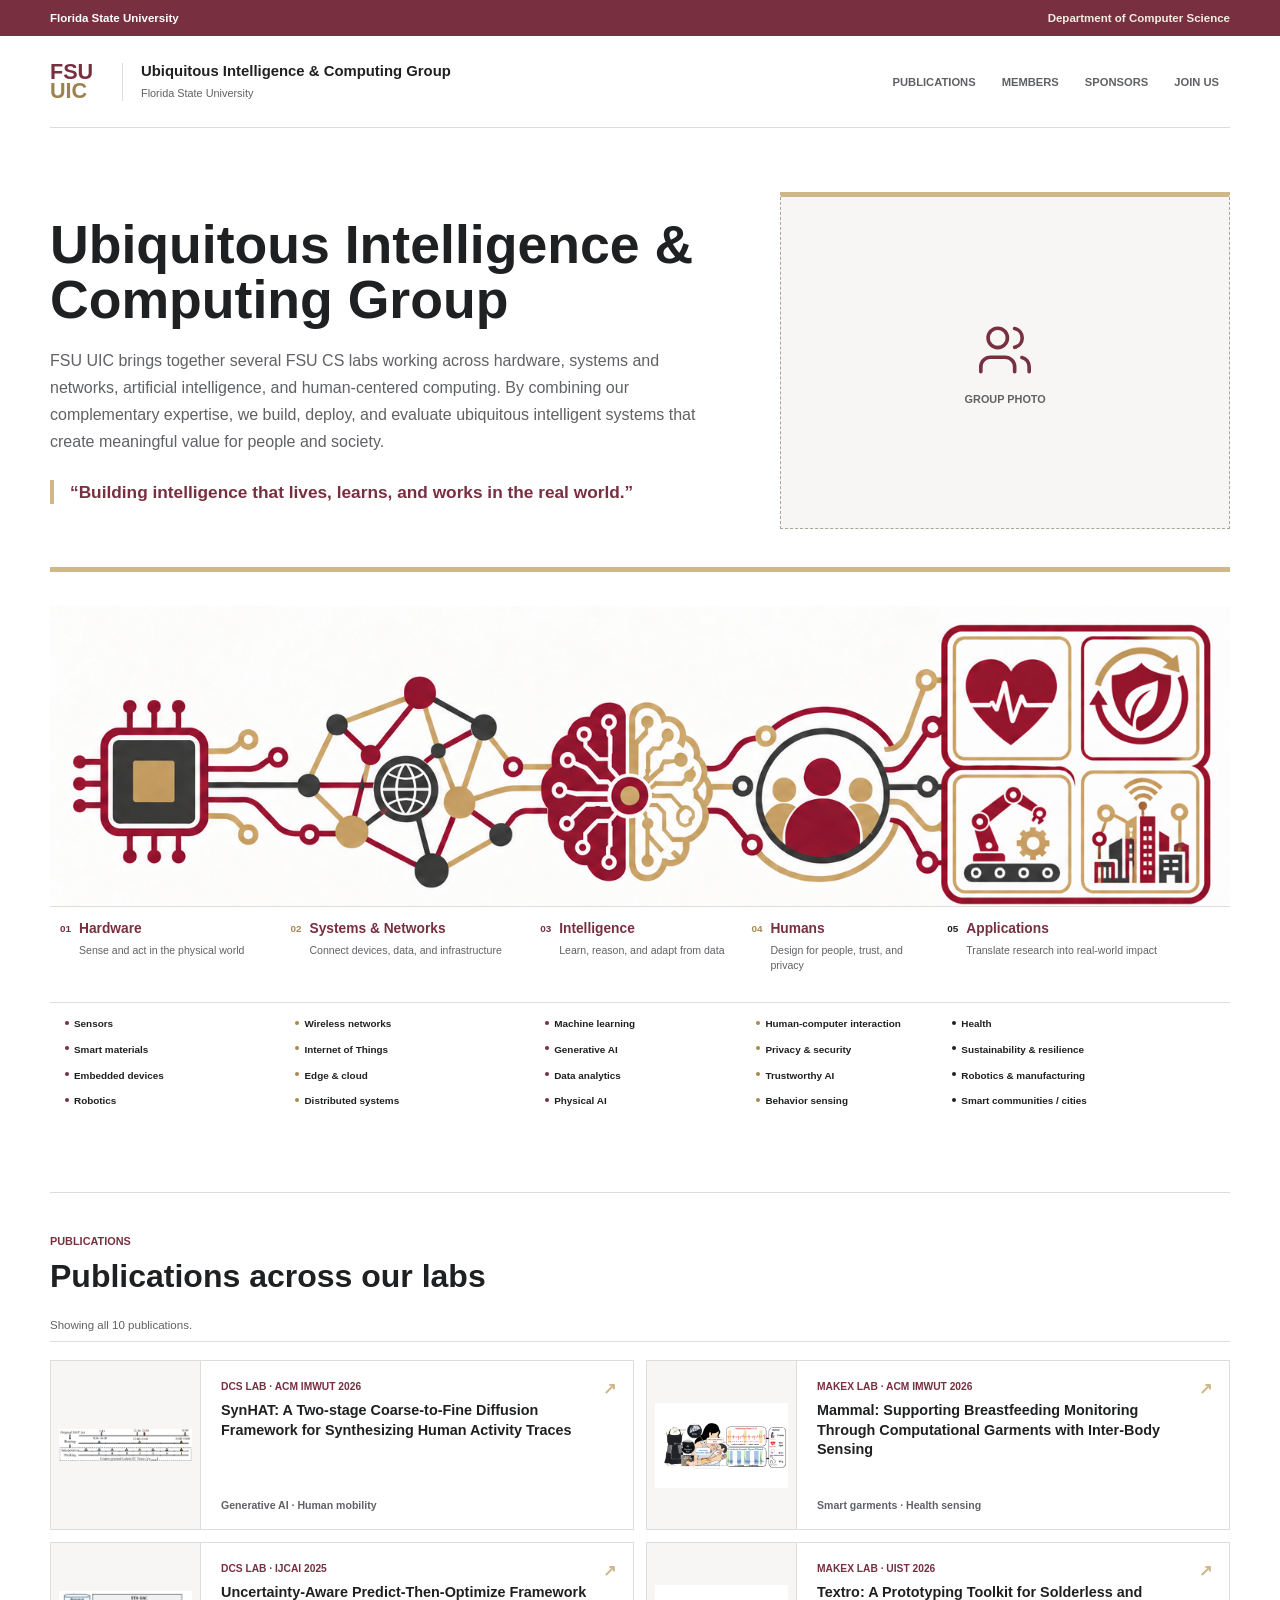
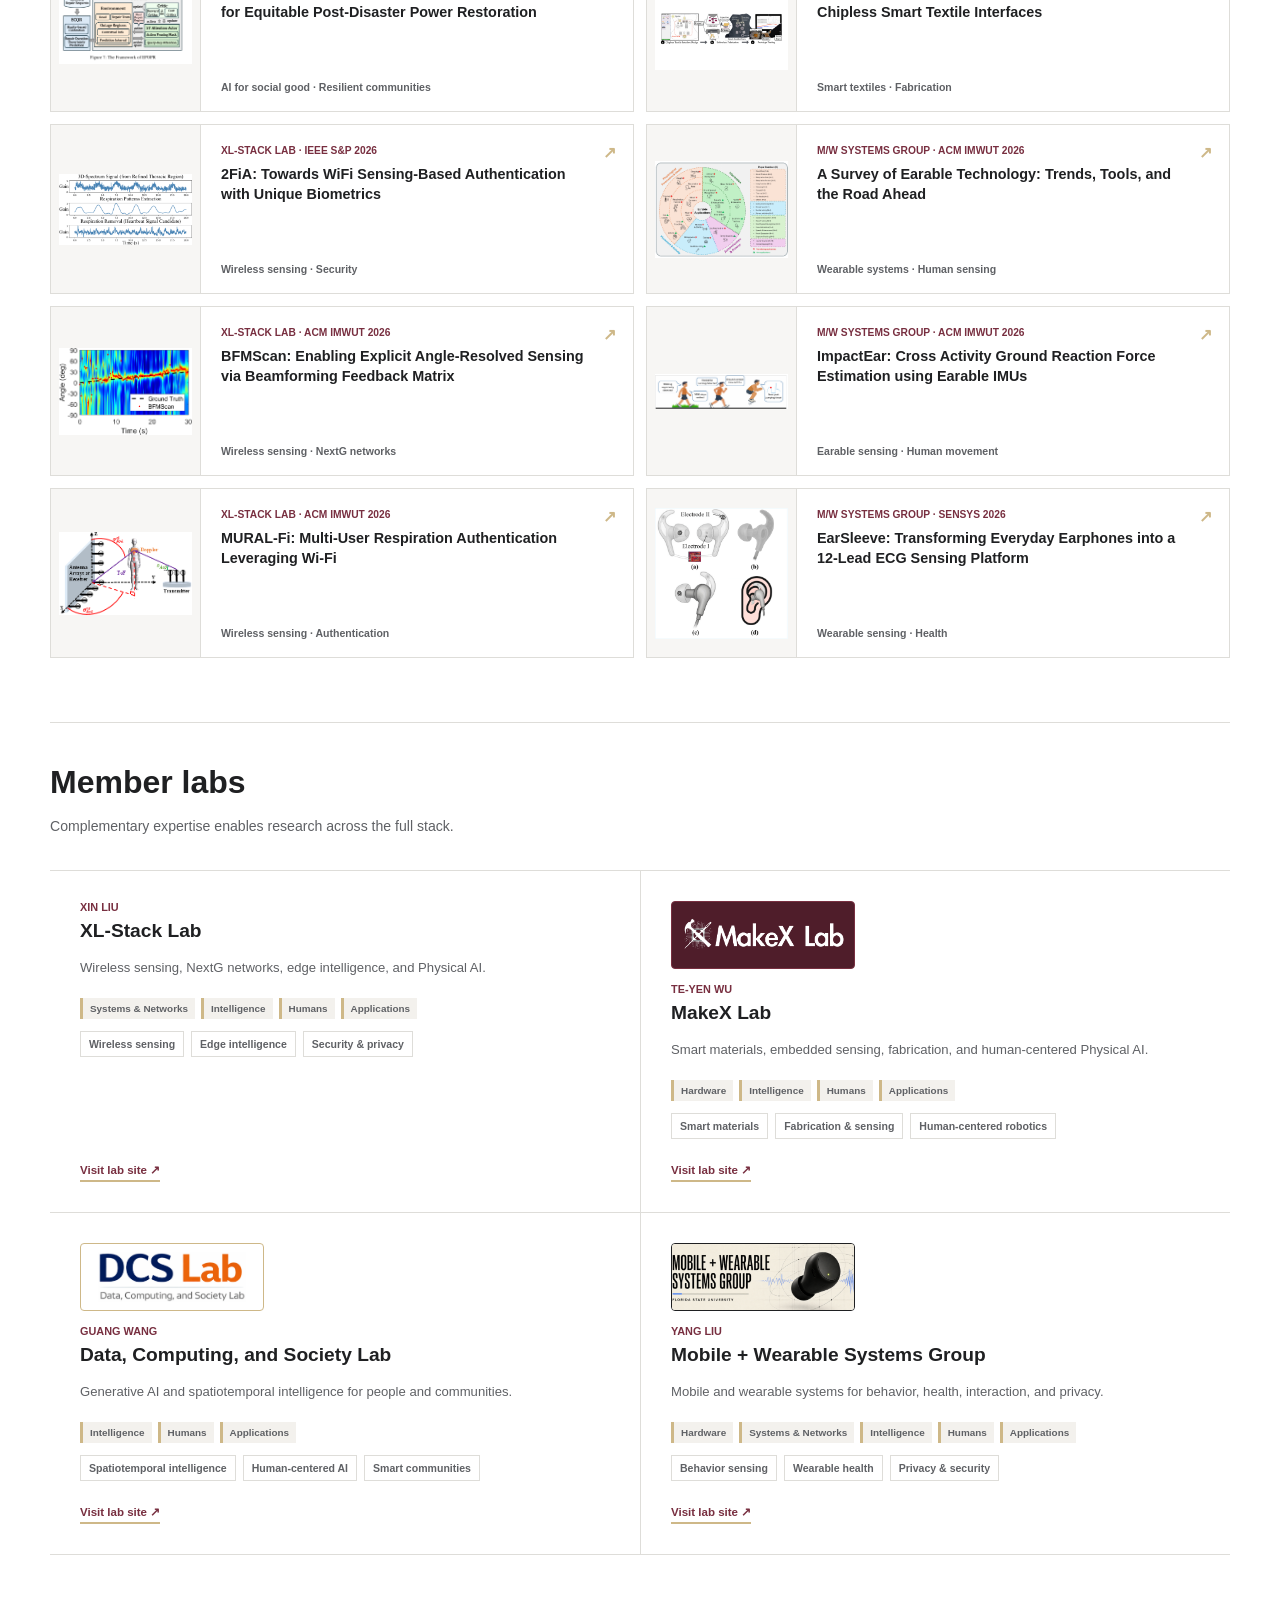
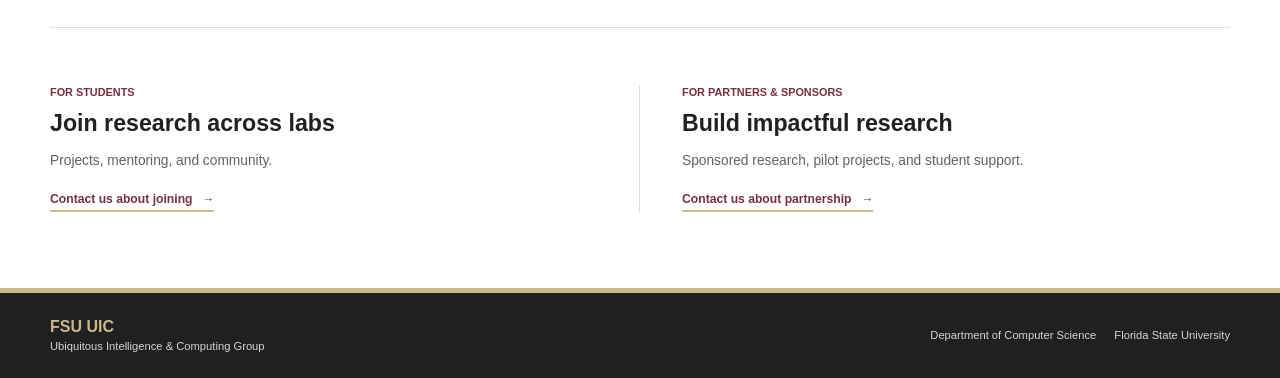
==== index.html @ 6a1676cd "Group publications by lab and link BFMScan to ACM DL Reorder the publication grid so each column gro" ====
<!doctype html>
<html lang="en">
  <head>
    <meta charset="utf-8" />
    <meta name="viewport" content="width=device-width, initial-scale=1" />
    <meta
      name="description"
      content="The FSU Ubiquitous Intelligence &amp; Computing Group brings together multiple Florida State University labs across hardware, systems and networks, artificial intelligence, and human-centered computing."
    />
    <title>FSU Ubiquitous Intelligence &amp; Computing Group</title>
    <link rel="icon" href="assets/favicon.svg" type="image/svg+xml" />
    <link rel="stylesheet" href="styles.css" />
    <script src="script.js" defer></script>
  </head>
  <body>
    <a class="skip-link" href="#main">Skip to main content</a>

    <div class="university-bar">
      <a href="https://www.fsu.edu/">Florida State University</a>
      <a class="department-link" href="https://www.cs.fsu.edu/">Department of Computer Science</a>
    </div>

    <header class="site-header">
      <div class="site-brand">
        <a class="letter-mark" href="#top" aria-label="FSU UIC home">
          <span>FSU</span>
          <span>UIC</span>
        </a>
        <div class="site-identity">
          <p>Ubiquitous Intelligence &amp; Computing Group</p>
          <span>Florida State University</span>
        </div>
      </div>
      <nav class="site-nav" aria-label="Site navigation">
        <a href="#publications">Publications</a>
        <a href="#labs">Members</a>
        <a href="#sponsors">Sponsors</a>
        <a href="#join">Join Us</a>
      </nav>
    </header>

    <main id="main">
      <section class="intro" id="top">
        <div class="intro-copy">
          <h1>Ubiquitous Intelligence &amp; Computing Group</h1>
          <p class="mission">
            FSU UIC brings together several FSU CS labs working across hardware, systems and networks,
            artificial intelligence, and human-centered computing. By combining our complementary
            expertise, we build, deploy, and evaluate ubiquitous intelligent systems that create
            meaningful value for people and society.
          </p>
          <blockquote class="mission-quote">
            &ldquo;Building intelligence that lives, learns, and works in the real world.&rdquo;
          </blockquote>
        </div>
        <figure class="group-image-placeholder" role="img" aria-label="Placeholder for an FSU UIC group photo">
          <svg aria-hidden="true" viewBox="0 0 24 24">
            <path d="M16 21v-2a4 4 0 0 0-4-4H6a4 4 0 0 0-4 4v2" />
            <circle cx="9" cy="7" r="4" />
            <path d="M22 21v-2a4 4 0 0 0-3-3.9" />
            <path d="M16 3.1a4 4 0 0 1 0 7.8" />
          </svg>
          <figcaption>Group photo</figcaption>
        </figure>
      </section>

      <section class="research-architecture" aria-label="Research architecture">
        <div class="architecture-track">
          <div class="architecture-stages" aria-label="Research architecture layers">
            <article class="architecture-stage" data-layer-stage="hardware">
              <button type="button" class="stage-select" data-layer-control="hardware" aria-pressed="false">
                <span class="stage-visual">
                  <img src="assets/layer-hardware.png" alt="" width="300" height="390" />
                </span>
                <span class="stage-caption">
                  <span class="stage-index">01</span>
                  <strong>Hardware</strong>
                  <span class="stage-summary">Sense and act in the physical world</span>
                </span>
              </button>
              <span class="stage-points">
                <button type="button" data-topic-control="sensors" data-topic-layer="hardware" aria-pressed="false">Sensors</button>
                <button type="button" data-topic-control="smart-materials" data-topic-layer="hardware" aria-pressed="false">Smart materials</button>
                <button type="button" data-topic-control="embedded-devices" data-topic-layer="hardware" aria-pressed="false">Embedded devices</button>
                <button type="button" data-topic-control="robotics" data-topic-layer="hardware" aria-pressed="false">Robotics</button>
              </span>
            </article>

            <article class="architecture-stage" data-layer-stage="systems">
              <button type="button" class="stage-select" data-layer-control="systems" aria-pressed="false">
                <span class="stage-visual">
                  <img src="assets/layer-systems.png" alt="" width="325" height="390" />
                </span>
                <span class="stage-caption">
                  <span class="stage-index">02</span>
                  <strong>Systems &amp; Networks</strong>
                  <span class="stage-summary">Connect devices, data, and infrastructure</span>
                </span>
              </button>
              <span class="stage-points">
                <button type="button" data-topic-control="wireless-networks" data-topic-layer="systems" aria-pressed="false">Wireless networks</button>
                <button type="button" data-topic-control="internet-of-things" data-topic-layer="systems" aria-pressed="false">Internet of Things</button>
                <button type="button" data-topic-control="edge-cloud" data-topic-layer="systems" aria-pressed="false">Edge &amp; cloud</button>
                <button type="button" data-topic-control="distributed-systems" data-topic-layer="systems" aria-pressed="false">Distributed systems</button>
              </span>
            </article>

            <article class="architecture-stage" data-layer-stage="intelligence">
              <button type="button" class="stage-select" data-layer-control="intelligence" aria-pressed="false">
                <span class="stage-visual">
                  <img src="assets/layer-intelligence.png" alt="" width="275" height="390" />
                </span>
                <span class="stage-caption">
                  <span class="stage-index">03</span>
                  <strong>Intelligence</strong>
                  <span class="stage-summary">Learn, reason, and adapt from data</span>
                </span>
              </button>
              <span class="stage-points">
                <button type="button" data-topic-control="machine-learning" data-topic-layer="intelligence" aria-pressed="false">Machine learning</button>
                <button type="button" data-topic-control="generative-ai" data-topic-layer="intelligence" aria-pressed="false">Generative AI</button>
                <button type="button" data-topic-control="data-analytics" data-topic-layer="intelligence" aria-pressed="false">Data analytics</button>
                <button type="button" data-topic-control="physical-ai" data-topic-layer="intelligence" aria-pressed="false">Physical AI</button>
              </span>
            </article>

            <article class="architecture-stage" data-layer-stage="humans">
              <button type="button" class="stage-select" data-layer-control="humans" aria-pressed="false">
                <span class="stage-visual">
                  <img src="assets/layer-humans.png" alt="" width="255" height="390" />
                </span>
                <span class="stage-caption">
                  <span class="stage-index">04</span>
                  <strong>Humans</strong>
                  <span class="stage-summary">Design for people, trust, and privacy</span>
                </span>
              </button>
              <span class="stage-points">
                <button type="button" data-topic-control="hci" data-topic-layer="humans" aria-pressed="false">Human-computer interaction</button>
                <button type="button" data-topic-control="privacy-security" data-topic-layer="humans" aria-pressed="false">Privacy &amp; security</button>
                <button type="button" data-topic-control="trustworthy-ai" data-topic-layer="humans" aria-pressed="false">Trustworthy AI</button>
                <button type="button" data-topic-control="behavior-sensing" data-topic-layer="humans" aria-pressed="false">Behavior sensing</button>
              </span>
            </article>

            <article class="architecture-stage" data-layer-stage="applications">
              <button type="button" class="stage-select" data-layer-control="applications" aria-pressed="false">
                <span class="stage-visual">
                  <img src="assets/layer-applications.png" alt="" width="381" height="390" />
                </span>
                <span class="stage-caption">
                  <span class="stage-index">05</span>
                  <strong>Applications</strong>
                  <span class="stage-summary">Translate research into real-world impact</span>
                </span>
              </button>
              <span class="stage-points">
                <button type="button" data-topic-control="health" data-topic-layer="applications" aria-pressed="false">Health</button>
                <button type="button" data-topic-control="sustainability-resilience" data-topic-layer="applications" aria-pressed="false">Sustainability &amp; resilience</button>
                <button type="button" data-topic-control="robotics-manufacturing" data-topic-layer="applications" aria-pressed="false">Robotics &amp; manufacturing</button>
                <button type="button" data-topic-control="smart-communities" data-topic-layer="applications" aria-pressed="false">Smart communities / cities</button>
              </span>
            </article>
          </div>
        </div>

      </section>

      <section class="selected-publications" id="publications" aria-labelledby="publications-title">
        <div class="publications-heading">
          <div>
            <p class="eyebrow">Publications</p>
            <h2 id="publications-title">Publications across our labs</h2>
          </div>
        </div>

        <div class="publication-filter">
          <p id="publication-filter-status" aria-live="polite">Showing all 10 publications.</p>
          <button class="publication-reset" type="button" data-filter-reset hidden>
            Show all publications
          </button>
        </div>

        <div class="publication-grid">
          <article class="publication-item" data-layers="intelligence humans applications" data-topics="machine-learning generative-ai data-analytics privacy-security behavior-sensing smart-communities">
            <a href="https://doi.org/10.1145/3810213">
              <span class="publication-visual" aria-hidden="true">
                <img src="assets/publications/synhat.png" alt="" width="1155" height="278" />
              </span>
              <span class="publication-copy">
                <span>DCS Lab &middot; ACM IMWUT 2026</span>
                <strong>SynHAT: A Two-stage Coarse-to-Fine Diffusion Framework for Synthesizing Human Activity Traces</strong>
                <small>Generative AI &middot; Human mobility</small>
              </span>
              <span class="publication-arrow" aria-hidden="true">&#8599;</span>
            </a>
          </article>

          <article class="publication-item" data-layers="hardware intelligence humans applications" data-topics="sensors smart-materials embedded-devices machine-learning hci behavior-sensing health">
            <a href="https://doi.org/10.1145/3831965">
              <span class="publication-visual" aria-hidden="true">
                <img src="assets/publications/mammal.png" alt="" width="900" height="580" />
              </span>
              <span class="publication-copy">
                <span>MakeX Lab &middot; ACM IMWUT 2026</span>
                <strong>Mammal: Supporting Breastfeeding Monitoring Through Computational Garments with Inter-Body Sensing</strong>
                <small>Smart garments &middot; Health sensing</small>
              </span>
              <span class="publication-arrow" aria-hidden="true">&#8599;</span>
            </a>
          </article>

          <article class="publication-item" data-layers="intelligence humans applications" data-topics="machine-learning generative-ai data-analytics trustworthy-ai sustainability-resilience smart-communities">
            <a href="https://www.ijcai.org/proceedings/2025/1080.pdf">
              <span class="publication-visual" aria-hidden="true">
                <img src="assets/publications/epopr.png" alt="" width="560" height="310" />
              </span>
              <span class="publication-copy">
                <span>DCS Lab &middot; IJCAI 2025</span>
                <strong>Uncertainty-Aware Predict-Then-Optimize Framework for Equitable Post-Disaster Power Restoration</strong>
                <small>AI for social good &middot; Resilient communities</small>
              </span>
              <span class="publication-arrow" aria-hidden="true">&#8599;</span>
            </a>
          </article>

          <article class="publication-item" data-layers="hardware intelligence humans applications" data-topics="sensors smart-materials embedded-devices physical-ai hci sustainability-resilience robotics-manufacturing">
            <a href="https://www.cs.fsu.edu/~twu/makex/projects/textro.html">
              <span class="publication-visual" aria-hidden="true">
                <img src="assets/publications/textro.png" alt="" width="900" height="580" />
              </span>
              <span class="publication-copy">
                <span>MakeX Lab &middot; UIST 2026</span>
                <strong>Textro: A Prototyping Toolkit for Solderless and Chipless Smart Textile Interfaces</strong>
                <small>Smart textiles &middot; Fabrication</small>
              </span>
              <span class="publication-arrow" aria-hidden="true">&#8599;</span>
            </a>
          </article>

          <article class="publication-item" data-layers="systems intelligence humans applications" data-topics="wireless-networks internet-of-things machine-learning data-analytics privacy-security behavior-sensing health robotics-manufacturing">
            <a href="https://www.ieee-security.org/TC/SP2026/accepted-papers.html">
              <span class="publication-visual" aria-hidden="true">
                <img src="assets/publications/2fia.png" alt="" width="864" height="461" />
              </span>
              <span class="publication-copy">
                <span>XL-Stack Lab &middot; IEEE S&amp;P 2026</span>
                <strong>2FiA: Towards WiFi Sensing-Based Authentication with Unique Biometrics</strong>
                <small>Wireless sensing &middot; Security</small>
              </span>
              <span class="publication-arrow" aria-hidden="true">&#8599;</span>
            </a>
          </article>

          <article class="publication-item" data-layers="hardware systems intelligence humans applications" data-topics="sensors embedded-devices internet-of-things machine-learning data-analytics hci privacy-security behavior-sensing health">
            <a href="https://doi.org/10.1145/3810217">
              <span class="publication-visual" aria-hidden="true">
                <img src="assets/publications/earable-survey.png" alt="" width="690" height="500" />
              </span>
              <span class="publication-copy">
                <span>M/W Systems Group &middot; ACM IMWUT 2026</span>
                <strong>A Survey of Earable Technology: Trends, Tools, and the Road Ahead</strong>
                <small>Wearable systems &middot; Human sensing</small>
              </span>
              <span class="publication-arrow" aria-hidden="true">&#8599;</span>
            </a>
          </article>

          <article class="publication-item" data-layers="hardware systems intelligence applications" data-topics="sensors wireless-networks internet-of-things physical-ai smart-communities">
            <a href="https://dl.acm.org/doi/10.1145/3832009">
              <span class="publication-visual" aria-hidden="true">
                <img src="assets/publications/bfmscan.png" alt="" width="1100" height="714" />
              </span>
              <span class="publication-copy">
                <span>XL-Stack Lab &middot; ACM IMWUT 2026</span>
                <strong>BFMScan: Enabling Explicit Angle-Resolved Sensing via Beamforming Feedback Matrix</strong>
                <small>Wireless sensing &middot; NextG networks</small>
              </span>
              <span class="publication-arrow" aria-hidden="true">&#8599;</span>
            </a>
          </article>

          <article class="publication-item" data-layers="hardware intelligence humans applications" data-topics="sensors embedded-devices machine-learning data-analytics hci behavior-sensing health">
            <a href="https://yangliu-cs.github.io/mobile-wearable-systems-group/publications/">
              <span class="publication-visual" aria-hidden="true">
                <img src="assets/publications/impactear.png" alt="" width="560" height="150" />
              </span>
              <span class="publication-copy">
                <span>M/W Systems Group &middot; ACM IMWUT 2026</span>
                <strong>ImpactEar: Cross Activity Ground Reaction Force Estimation using Earable IMUs</strong>
                <small>Earable sensing &middot; Human movement</small>
              </span>
              <span class="publication-arrow" aria-hidden="true">&#8599;</span>
            </a>
          </article>

          <article class="publication-item" data-layers="systems intelligence humans applications" data-topics="wireless-networks internet-of-things machine-learning data-analytics privacy-security behavior-sensing health robotics-manufacturing">
            <a href="https://xinliulab.github.io/publication/26ubicomp_muralfi.pdf">
              <span class="publication-visual" aria-hidden="true">
                <img src="assets/publications/muralfi.png" alt="" width="317" height="197" />
              </span>
              <span class="publication-copy">
                <span>XL-Stack Lab &middot; ACM IMWUT 2026</span>
                <strong>MURAL-Fi: Multi-User Respiration Authentication Leveraging Wi-Fi</strong>
                <small>Wireless sensing &middot; Authentication</small>
              </span>
              <span class="publication-arrow" aria-hidden="true">&#8599;</span>
            </a>
          </article>

          <article class="publication-item" data-layers="hardware intelligence humans applications" data-topics="sensors embedded-devices machine-learning data-analytics hci privacy-security behavior-sensing health">
            <a href="https://doi.org/10.1145/3774906.3802785">
              <span class="publication-visual" aria-hidden="true">
                <img src="assets/publications/earsleeve.png" alt="" width="843" height="829" />
              </span>
              <span class="publication-copy">
                <span>M/W Systems Group &middot; SenSys 2026</span>
                <strong>EarSleeve: Transforming Everyday Earphones into a 12-Lead ECG Sensing Platform</strong>
                <small>Wearable sensing &middot; Health</small>
              </span>
              <span class="publication-arrow" aria-hidden="true">&#8599;</span>
            </a>
          </article>
        </div>
      </section>

      <section class="member-labs" id="labs" aria-labelledby="labs-title">
        <div class="labs-heading">
          <div>
            <h2 id="labs-title">Member labs</h2>
            <p>Complementary expertise enables research across the full stack.</p>
          </div>
          <button class="lab-reset" type="button" data-filter-reset hidden>Show all research</button>
        </div>
        <p class="sr-only" id="lab-filter-status" aria-live="polite">Showing all member labs.</p>

        <div class="lab-grid">
          <article class="lab-card" id="xl-stack" data-layers="systems intelligence humans applications" data-topics="wireless-networks internet-of-things edge-cloud distributed-systems machine-learning data-analytics physical-ai privacy-security behavior-sensing health sustainability-resilience robotics-manufacturing smart-communities">
            <div class="lab-card-heading">
              <div>
                <p class="lab-lead">Xin Liu</p>
                <h3><a href="https://xinliulab.github.io/lab.html">XL-Stack Lab</a></h3>
              </div>
            </div>
            <p>
              Wireless sensing, NextG networks, edge intelligence, and Physical AI.
            </p>
            <ul class="lab-layers" aria-label="Architecture layers">
              <li data-layer-chip="systems">Systems &amp; Networks</li>
              <li data-layer-chip="intelligence">Intelligence</li>
              <li data-layer-chip="humans">Humans</li>
              <li data-layer-chip="applications">Applications</li>
            </ul>
            <ul class="lab-strengths" aria-label="Research strengths">
              <li>Wireless sensing</li>
              <li>Edge intelligence</li>
              <li>Security &amp; privacy</li>
            </ul>
            <a class="lab-link" href="https://xinliulab.github.io/lab.html">
              Visit lab site <span aria-hidden="true">&#8599;</span>
            </a>
          </article>

          <article class="lab-card" id="makex" data-layers="hardware intelligence humans applications" data-topics="sensors smart-materials embedded-devices robotics machine-learning generative-ai physical-ai hci trustworthy-ai health sustainability-resilience robotics-manufacturing smart-communities">
            <div class="lab-card-heading">
              <span class="lab-mark lab-mark-makex" aria-hidden="true">
                <img src="assets/labs/makex.png" alt="" width="1142" height="266" />
              </span>
              <div>
                <p class="lab-lead">Te-Yen Wu</p>
                <h3><a href="https://www.cs.fsu.edu/~twu/makex/index.html">MakeX Lab</a></h3>
              </div>
            </div>
            <p>
              Smart materials, embedded sensing, fabrication, and human-centered Physical AI.
            </p>
            <ul class="lab-layers" aria-label="Architecture layers">
              <li data-layer-chip="hardware">Hardware</li>
              <li data-layer-chip="intelligence">Intelligence</li>
              <li data-layer-chip="humans">Humans</li>
              <li data-layer-chip="applications">Applications</li>
            </ul>
            <ul class="lab-strengths" aria-label="Research strengths">
              <li>Smart materials</li>
              <li>Fabrication &amp; sensing</li>
              <li>Human-centered robotics</li>
            </ul>
            <a class="lab-link" href="https://www.cs.fsu.edu/~twu/makex/index.html">
              Visit lab site <span aria-hidden="true">&#8599;</span>
            </a>
          </article>

          <article class="lab-card" id="dcs" data-layers="intelligence humans applications" data-topics="machine-learning generative-ai data-analytics hci trustworthy-ai health sustainability-resilience smart-communities">
            <div class="lab-card-heading">
              <span class="lab-mark lab-mark-dcs" aria-hidden="true">
                <img src="assets/labs/dcs.png" alt="" width="2791" height="940" />
              </span>
              <div>
                <p class="lab-lead">Guang Wang</p>
                <h3><a href="https://guangwang.me/#/student">Data, Computing, and Society Lab</a></h3>
              </div>
            </div>
            <p>
              Generative AI and spatiotemporal intelligence for people and communities.
            </p>
            <ul class="lab-layers" aria-label="Architecture layers">
              <li data-layer-chip="intelligence">Intelligence</li>
              <li data-layer-chip="humans">Humans</li>
              <li data-layer-chip="applications">Applications</li>
            </ul>
            <ul class="lab-strengths" aria-label="Research strengths">
              <li>Spatiotemporal intelligence</li>
              <li>Human-centered AI</li>
              <li>Smart communities</li>
            </ul>
            <a class="lab-link" href="https://guangwang.me/#/student">
              Visit lab site <span aria-hidden="true">&#8599;</span>
            </a>
          </article>

          <article class="lab-card" id="mws" data-layers="hardware systems intelligence humans applications" data-topics="sensors embedded-devices wireless-networks internet-of-things edge-cloud distributed-systems machine-learning data-analytics physical-ai hci privacy-security behavior-sensing health smart-communities">
            <div class="lab-card-heading">
              <span class="lab-mark lab-mark-mws" aria-hidden="true">
                <img src="assets/labs/mws.png" alt="" width="1200" height="629" />
              </span>
              <div>
                <p class="lab-lead">Yang Liu</p>
                <h3>
                  <a href="https://yangliu-cs.github.io/mobile-wearable-systems-group/research/#behavior">
                    Mobile + Wearable Systems Group
                  </a>
                </h3>
              </div>
            </div>
            <p>
              Mobile and wearable systems for behavior, health, interaction, and privacy.
            </p>
            <ul class="lab-layers" aria-label="Architecture layers">
              <li data-layer-chip="hardware">Hardware</li>
              <li data-layer-chip="systems">Systems &amp; Networks</li>
              <li data-layer-chip="intelligence">Intelligence</li>
              <li data-layer-chip="humans">Humans</li>
              <li data-layer-chip="applications">Applications</li>
            </ul>
            <ul class="lab-strengths" aria-label="Research strengths">
              <li>Behavior sensing</li>
              <li>Wearable health</li>
              <li>Privacy &amp; security</li>
            </ul>
            <a
              class="lab-link"
              href="https://yangliu-cs.github.io/mobile-wearable-systems-group/research/#behavior"
            >
              Visit lab site <span aria-hidden="true">&#8599;</span>
            </a>
          </article>
        </div>
      </section>

      <section class="opportunities" aria-label="Ways to work with FSU UIC">
        <article id="join">
          <p>For students</p>
          <h2>Join research across labs</h2>
          <span>Projects, mentoring, and community.</span>
          <a class="opportunity-link" href="mailto:teyen.wu@fsu.edu?subject=Joining%20FSU%20UIC">
            Contact us about joining <span aria-hidden="true">&#8594;</span>
          </a>
        </article>
        <article id="sponsors">
          <p>For partners &amp; sponsors</p>
          <h2>Build impactful research</h2>
          <span>Sponsored research, pilot projects, and student support.</span>
          <a class="opportunity-link" href="mailto:teyen.wu@fsu.edu?subject=FSU%20UIC%20Sponsorship%20Inquiry">
            Contact us about partnership <span aria-hidden="true">&#8594;</span>
          </a>
        </article>
      </section>
    </main>

    <footer>
      <div>
        <strong>FSU UIC</strong>
        <span>Ubiquitous Intelligence &amp; Computing Group</span>
      </div>
      <div>
        <a href="https://www.cs.fsu.edu/">Department of Computer Science</a>
        <a href="https://www.fsu.edu/">Florida State University</a>
      </div>
    </footer>
  </body>
</html>
---- styles.css ----
:root {
  --garnet: #782f40;
  --gold: #ceb888;
  --ink: #1f2022;
  --muted: #5f6165;
  --line: #deddd9;
  --surface: #f7f6f4;
  --white: #ffffff;
}

* {
  box-sizing: border-box;
}

html {
  scroll-behavior: smooth;
}

body {
  margin: 0;
  background: var(--white);
  color: var(--ink);
  font-family: Arial, Helvetica, sans-serif;
}

a {
  color: inherit;
  text-decoration: none;
}

.sr-only {
  position: absolute;
  width: 1px;
  height: 1px;
  overflow: hidden;
  clip: rect(0, 0, 0, 0);
  clip-path: inset(50%);
  white-space: nowrap;
}

.skip-link {
  position: fixed;
  top: 8px;
  left: 8px;
  z-index: 10;
  transform: translateY(-150%);
  border: 2px solid var(--garnet);
  background: var(--white);
  padding: 9px 12px;
  color: var(--garnet);
  font-weight: 700;
}

.skip-link:focus {
  transform: translateY(0);
}

.university-bar {
  min-height: 36px;
  display: flex;
  align-items: center;
  justify-content: space-between;
  gap: 24px;
  background: var(--garnet);
  padding: 0 max(20px, calc((100% - 1180px) / 2));
  color: var(--white);
  font-size: 0.72rem;
  font-weight: 700;
}

.university-bar .department-link {
  color: #f3ede1;
}

.site-header {
  width: min(1180px, calc(100% - 40px));
  min-height: 92px;
  display: flex;
  align-items: center;
  justify-content: space-between;
  gap: 32px;
  margin: 0 auto;
  border-bottom: 1px solid var(--line);
}

.site-brand {
  min-width: 0;
  display: flex;
  align-items: center;
  gap: 18px;
}

.letter-mark {
  width: 54px;
  display: flex;
  flex: 0 0 auto;
  flex-direction: column;
  font-size: 1.35rem;
  font-weight: 850;
  letter-spacing: 0;
  line-height: 0.85;
}

.letter-mark span:first-child {
  color: var(--garnet);
}

.letter-mark span:last-child {
  color: #9b824f;
}

.site-identity {
  border-left: 1px solid var(--line);
  padding-left: 18px;
}

.site-identity p {
  margin: 0 0 4px;
  font-size: 0.93rem;
  font-weight: 750;
}

.site-identity span {
  color: var(--muted);
  font-size: 0.68rem;
}

.site-nav {
  display: flex;
  align-items: center;
  gap: 4px;
  margin-left: auto;
}

.site-nav a {
  border-bottom: 3px solid transparent;
  padding: 12px 11px 9px;
  color: var(--muted);
  font-size: 0.7rem;
  font-weight: 800;
  text-transform: uppercase;
}

.site-nav a:hover,
.site-nav a:focus-visible {
  border-bottom-color: var(--garnet);
  background: var(--surface);
  color: var(--garnet);
  outline: none;
}

main {
  width: min(1180px, calc(100% - 40px));
  margin: 0 auto;
}

.intro {
  display: grid;
  grid-template-columns: minmax(0, 1.2fr) minmax(300px, 0.8fr);
  gap: 56px;
  align-items: center;
  padding: 64px 0 38px;
}

.intro-copy {
  min-width: 0;
}

.eyebrow,
.opportunities article > p {
  margin: 0 0 12px;
  color: var(--garnet);
  font-size: 0.68rem;
  font-weight: 800;
  text-transform: uppercase;
}

h1 {
  max-width: 780px;
  margin: 0 0 20px;
  font-size: 3.35rem;
  letter-spacing: 0;
  line-height: 1.02;
}

.mission {
  max-width: 820px;
  margin: 0;
  color: var(--muted);
  font-size: 1rem;
  line-height: 1.7;
}

.mission-quote {
  max-width: 760px;
  margin: 24px 0 0;
  border-left: 4px solid var(--gold);
  padding-left: 16px;
  color: var(--garnet);
  font-size: 1.08rem;
  font-weight: 800;
  line-height: 1.4;
}

.group-image-placeholder {
  aspect-ratio: 4 / 3;
  min-width: 0;
  display: grid;
  place-items: center;
  align-content: center;
  gap: 14px;
  margin: 0;
  border: 1px dashed #aaa49a;
  border-top: 5px solid var(--gold);
  background: var(--surface);
  color: var(--garnet);
}

.group-image-placeholder svg {
  width: 58px;
  height: 58px;
  fill: none;
  stroke: currentColor;
  stroke-width: 1.5;
  stroke-linecap: round;
  stroke-linejoin: round;
}

.group-image-placeholder figcaption {
  color: var(--muted);
  font-size: 0.68rem;
  font-weight: 800;
  text-transform: uppercase;
}

.research-architecture {
  border-top: 5px solid var(--gold);
  padding-top: 34px;
}

.architecture-track {
  margin-top: 0;
  overflow-x: auto;
  overflow-y: hidden;
  scrollbar-color: var(--gold) var(--surface);
}

.architecture-stages {
  min-width: 760px;
  display: flex;
  align-items: stretch;
}

.architecture-stage {
  --stage-accent: var(--garnet);
  min-width: 0;
  display: flex;
  flex-direction: column;
  background: transparent;
  color: var(--ink);
}

.architecture-stage[data-layer-stage="hardware"] {
  flex: 0 0 19.53125%;
}

.architecture-stage[data-layer-stage="systems"] {
  --stage-accent: #a88a4f;
  flex: 0 0 21.158854%;
}

.architecture-stage[data-layer-stage="intelligence"] {
  flex: 0 0 17.903646%;
}

.architecture-stage[data-layer-stage="humans"] {
  --stage-accent: #a88a4f;
  flex: 0 0 16.601563%;
}

.architecture-stage[data-layer-stage="applications"] {
  --stage-accent: var(--ink);
  flex: 0 0 24.804687%;
}

.stage-select {
  appearance: none;
  width: 100%;
  display: block;
  border: 0;
  background: transparent;
  padding: 0;
  color: inherit;
  cursor: pointer;
  font: inherit;
  text-align: left;
}

.stage-select:focus-visible,
.stage-points button:focus-visible {
  position: relative;
  z-index: 2;
  outline: 3px solid var(--gold);
  outline-offset: -3px;
}

.stage-visual {
  width: 100%;
  display: block;
  overflow: hidden;
  line-height: 0;
  transition: opacity 180ms ease;
}

.stage-visual img {
  width: 100%;
  height: auto;
  display: block;
}

.architecture-stage.is-muted .stage-visual {
  opacity: 0.38;
}

.stage-select:hover .stage-visual,
.architecture-stage.is-active .stage-visual {
  opacity: 1;
}

.stage-caption {
  min-height: 96px;
  display: grid;
  grid-template-columns: auto minmax(0, 1fr);
  grid-template-rows: auto 1fr;
  column-gap: 8px;
  border-top: 1px solid var(--line);
  padding: 14px 10px 16px;
  transition: border-color 180ms ease, box-shadow 180ms ease;
}

.stage-index {
  grid-row: 1 / span 2;
  margin-top: 2px;
  color: var(--stage-accent);
  font-size: 0.62rem;
  font-weight: 800;
}

.stage-caption strong {
  color: var(--garnet);
  font-size: 0.86rem;
  line-height: 1.2;
}

.stage-summary {
  margin-top: 6px;
  color: var(--muted);
  font-size: 0.66rem;
  line-height: 1.4;
}

.stage-points {
  min-height: 126px;
  display: grid;
  align-content: start;
  gap: 3px;
  border-top: 1px solid var(--line);
  padding: 10px;
  transition: background-color 180ms ease, opacity 180ms ease;
}

.stage-points button {
  appearance: none;
  position: relative;
  width: 100%;
  border: 0;
  border-radius: 3px;
  background: transparent;
  padding: 5px 5px 5px 14px;
  color: var(--ink);
  cursor: pointer;
  font: inherit;
  font-size: 0.62rem;
  font-weight: 700;
  line-height: 1.3;
  text-align: left;
  transition: background-color 150ms ease, color 150ms ease;
}

.stage-points button::before {
  position: absolute;
  top: 0.78em;
  left: 5px;
  width: 4px;
  height: 4px;
  border-radius: 50%;
  background: var(--stage-accent);
  content: "";
}

.stage-points button:hover {
  background: var(--surface);
  color: var(--garnet);
}

.stage-points button[aria-pressed="true"] {
  background: var(--garnet);
  color: var(--white);
}

.stage-points button[aria-pressed="true"]::before {
  background: var(--gold);
}

.architecture-stage.is-muted .stage-points {
  opacity: 0.42;
}

.architecture-stage.is-active .stage-points {
  background: var(--surface);
}

.architecture-stage.is-active {
  box-shadow: inset 0 -3px 0 var(--stage-accent);
}

.stage-select:hover .stage-caption,
.architecture-stage.is-active .stage-caption {
  border-top-color: var(--stage-accent);
  box-shadow: inset 0 3px 0 var(--stage-accent);
}

.member-labs {
  margin-top: 64px;
  border-top: 1px solid var(--line);
  padding-top: 42px;
}

.labs-heading {
  display: grid;
  grid-template-columns: minmax(0, 1fr) auto;
  gap: 36px;
  align-items: end;
}

.labs-heading h2 {
  max-width: 700px;
  margin: 0 0 14px;
  font-size: 2rem;
  line-height: 1.1;
}

.labs-heading > div > p:last-child {
  max-width: 720px;
  margin: 0;
  color: var(--muted);
  font-size: 0.88rem;
  line-height: 1.65;
}

.lab-reset {
  appearance: none;
  border: 1px solid var(--garnet);
  background: var(--white);
  padding: 9px 13px;
  color: var(--garnet);
  cursor: pointer;
  font: inherit;
  font-size: 0.72rem;
  font-weight: 800;
}

.lab-reset:hover,
.lab-reset:focus-visible {
  background: var(--garnet);
  color: var(--white);
}

.lab-grid {
  display: grid;
  grid-template-columns: repeat(2, minmax(0, 1fr));
  margin-top: 32px;
  border-top: 1px solid var(--line);
  border-bottom: 1px solid var(--line);
}

.lab-card {
  min-width: 0;
  display: flex;
  flex-direction: column;
  border-left: 1px solid var(--line);
  padding: 30px;
  scroll-margin-top: 24px;
  transition: background-color 180ms ease, opacity 180ms ease, box-shadow 180ms ease;
}

.lab-card:nth-child(odd) {
  border-left: 0;
}

.lab-card:nth-child(n + 3) {
  border-top: 1px solid var(--line);
}

.lab-card.is-match {
  background: var(--surface);
  box-shadow: inset 0 4px 0 var(--garnet);
}

.lab-card.is-muted {
  opacity: 0.52;
}

.lab-card-heading {
  display: grid;
  grid-template-columns: 1fr;
  gap: 14px;
  align-items: start;
  margin-bottom: 14px;
}

.lab-card-heading > div {
  min-width: 0;
}

.lab-mark {
  width: 184px;
  height: 68px;
  display: flex;
  align-items: center;
  justify-content: center;
  overflow: hidden;
  border: 1px solid var(--line);
  border-radius: 4px;
  background: var(--white);
  padding: 8px;
}

.lab-mark img {
  width: auto;
  height: auto;
  max-width: 100%;
  max-height: 100%;
  display: block;
  object-fit: contain;
}

.lab-mark-makex {
  border-color: var(--garnet);
  background: #4f1d2a;
  padding: 9px;
}

.lab-mark-dcs {
  border-color: var(--gold);
  background: var(--white);
}

.lab-mark-mws {
  border-color: var(--ink);
  background: var(--surface);
  padding: 0;
}

.lab-mark-mws img {
  width: 100%;
  height: 100%;
  object-fit: cover;
}

.lab-lead {
  margin: 0 0 8px;
  color: var(--garnet);
  font-size: 0.68rem;
  font-weight: 800;
  text-transform: uppercase;
}

.lab-card h3 {
  margin: 0 0 12px;
  font-size: 1.2rem;
  line-height: 1.25;
}

.lab-card-heading .lab-lead {
  margin-bottom: 6px;
}

.lab-card-heading h3 {
  margin: 0;
}

.lab-card h3 a:hover,
.lab-card h3 a:focus-visible {
  color: var(--garnet);
  text-decoration: underline;
  text-underline-offset: 4px;
}

.lab-card > p:not(.lab-lead) {
  max-width: 520px;
  margin: 0;
  color: var(--muted);
  font-size: 0.82rem;
  line-height: 1.6;
}

.lab-layers {
  display: flex;
  flex-wrap: wrap;
  gap: 6px;
  margin: 20px 0 0;
  padding: 0;
  list-style: none;
}

.lab-layers li {
  border-left: 3px solid var(--gold);
  background: #f3f1ed;
  padding: 5px 7px;
  color: var(--muted);
  font-size: 0.62rem;
  font-weight: 800;
}

.lab-layers li.is-active {
  border-left-color: var(--gold);
  background: var(--garnet);
  color: var(--white);
}

.lab-strengths {
  display: flex;
  flex-wrap: wrap;
  gap: 7px;
  margin: 12px 0 24px;
  padding: 0;
  list-style: none;
}

.lab-strengths li {
  border: 1px solid var(--line);
  background: var(--white);
  padding: 6px 8px;
  color: var(--muted);
  font-size: 0.66rem;
  font-weight: 700;
}

.lab-link {
  width: fit-content;
  margin-top: auto;
  border-bottom: 2px solid var(--gold);
  padding-bottom: 3px;
  color: var(--garnet);
  font-size: 0.72rem;
  font-weight: 800;
}

.lab-link:hover,
.lab-link:focus-visible {
  border-bottom-color: var(--garnet);
}

.selected-publications {
  margin-top: 64px;
  border-top: 1px solid var(--line);
  padding-top: 42px;
}

.publications-heading {
  display: block;
}

.publications-heading h2 {
  margin: 0;
  font-size: 2rem;
  line-height: 1.08;
}

.publication-grid {
  display: grid;
  grid-template-columns: repeat(2, minmax(0, 1fr));
  gap: 12px;
  margin-top: 18px;
}

.publication-filter {
  display: flex;
  align-items: center;
  justify-content: space-between;
  gap: 24px;
  margin-top: 26px;
  border-bottom: 1px solid var(--line);
  padding-bottom: 10px;
}

.publication-filter p {
  margin: 0;
  color: var(--muted);
  font-size: 0.72rem;
}

.publication-reset {
  appearance: none;
  border: 0;
  border-bottom: 2px solid var(--gold);
  background: transparent;
  padding: 0 0 3px;
  color: var(--garnet);
  cursor: pointer;
  font: inherit;
  font-size: 0.72rem;
  font-weight: 800;
}

.publication-reset:hover,
.publication-reset:focus-visible {
  border-bottom-color: var(--garnet);
}

.publication-item {
  min-width: 0;
  transition: opacity 180ms ease;
}

.publication-item.is-match > a {
  border-color: var(--garnet);
  box-shadow: inset 0 -3px 0 var(--gold);
}

.publication-item > a {
  position: relative;
  min-height: 168px;
  display: grid;
  grid-template-columns: 150px minmax(0, 1fr);
  overflow: hidden;
  border: 1px solid var(--line);
  background: var(--white);
  transition: border-color 180ms ease, box-shadow 180ms ease;
}

.publication-item > a:hover,
.publication-item > a:focus-visible {
  border-color: var(--garnet);
  box-shadow: inset 0 -3px 0 var(--gold);
  outline: none;
}

.publication-visual {
  min-height: 168px;
  display: block;
  overflow: hidden;
  border-right: 1px solid var(--line);
  background: var(--surface);
}

.publication-visual img {
  width: 100%;
  height: 100%;
  display: block;
  object-fit: contain;
  padding: 8px;
  transition: transform 180ms ease;
}

.publication-item > a:hover .publication-visual img,
.publication-item > a:focus-visible .publication-visual img {
  transform: scale(1.025);
}

.publication-copy {
  min-width: 0;
  display: flex;
  flex-direction: column;
  padding: 20px 38px 18px 20px;
}

.publication-copy > span:first-child {
  margin-bottom: 9px;
  color: var(--garnet);
  font-size: 0.64rem;
  font-weight: 800;
  text-transform: uppercase;
}

.publication-copy strong {
  font-size: 0.9rem;
  line-height: 1.35;
}

.publication-copy small {
  margin-top: auto;
  padding-top: 14px;
  color: var(--muted);
  font-size: 0.66rem;
  font-weight: 700;
}

.publication-arrow {
  position: absolute;
  top: 18px;
  right: 17px;
  color: var(--gold);
  font-size: 1rem;
  font-weight: 800;
}

.opportunities {
  display: grid;
  grid-template-columns: repeat(2, minmax(0, 1fr));
  border-top: 1px solid var(--line);
  margin-top: 72px;
  padding: 58px 0 76px;
}

.opportunities article {
  min-width: 0;
  padding: 0 42px;
}

.opportunities article:first-child {
  border-right: 1px solid var(--line);
  padding-left: 0;
}

.opportunities h2 {
  margin: 0 0 12px;
  font-size: 1.45rem;
  line-height: 1.2;
}

.opportunities article > span {
  color: var(--muted);
  font-size: 0.86rem;
  line-height: 1.6;
}

.opportunity-link {
  width: fit-content;
  display: block;
  margin-top: 20px;
  border-bottom: 2px solid var(--gold);
  padding-bottom: 4px;
  color: var(--garnet);
  font-size: 0.76rem;
  font-weight: 800;
}

.opportunity-link:hover,
.opportunity-link:focus-visible {
  border-bottom-color: var(--garnet);
}

.opportunity-link span {
  display: inline-block;
  margin-left: 6px;
  transition: transform 180ms ease;
}

.opportunity-link:hover span,
.opportunity-link:focus-visible span {
  transform: translateX(3px);
}

footer {
  min-height: 90px;
  display: flex;
  align-items: center;
  justify-content: space-between;
  gap: 30px;
  border-top: 5px solid var(--gold);
  background: var(--ink);
  padding: 22px max(20px, calc((100% - 1180px) / 2));
  color: var(--white);
}

footer > div {
  display: flex;
  gap: 18px;
}

footer > div:first-child {
  flex-direction: column;
  gap: 4px;
}

footer strong {
  color: var(--gold);
}

footer span,
footer a {
  color: #d8d5d0;
  font-size: 0.7rem;
}

footer a:hover,
footer a:focus-visible,
.university-bar a:hover,
.university-bar a:focus-visible {
  text-decoration: underline;
  text-underline-offset: 3px;
}

@media (max-width: 900px) {
  .intro {
    grid-template-columns: minmax(0, 1.15fr) minmax(260px, 0.85fr);
    gap: 38px;
  }

  .publications-heading {
    grid-template-columns: 1fr;
    gap: 18px;
  }

}

@media (max-width: 680px) {
  .university-bar {
    gap: 16px;
    padding: 0 16px;
  }

  .university-bar .department-link {
    display: none;
  }

  .site-header,
  main {
    width: calc(100% - 32px);
  }

  .site-header {
    flex-wrap: wrap;
    gap: 14px;
    padding: 18px 0 14px;
  }

  .site-nav {
    width: 100%;
    justify-content: flex-start;
    border-top: 1px solid var(--line);
    padding-top: 8px;
  }

  .intro {
    grid-template-columns: 1fr;
    gap: 30px;
    padding-top: 46px;
  }

  .group-image-placeholder {
    width: min(100%, 520px);
  }

  h1 {
    font-size: 2.35rem;
  }

  .mission {
    font-size: 0.92rem;
  }

  .research-architecture {
    padding-top: 28px;
  }

  .architecture-track {
    margin-right: -16px;
    padding-right: 16px;
  }

  .member-labs {
    margin-top: 46px;
    padding-top: 34px;
  }

  .labs-heading {
    grid-template-columns: 1fr;
    gap: 20px;
  }

  .labs-heading h2 {
    font-size: 1.6rem;
  }

  .lab-reset {
    width: fit-content;
  }

  .lab-grid {
    grid-template-columns: 1fr;
    margin-top: 26px;
  }

  .lab-card,
  .lab-card:nth-child(odd) {
    border-top: 1px solid var(--line);
    border-left: 0;
    padding: 26px 20px;
  }

  .lab-card:first-child {
    border-top: 0;
  }

  .selected-publications {
    margin-top: 46px;
    padding-top: 34px;
  }

  .publications-heading h2 {
    font-size: 1.6rem;
  }

  .publication-grid {
    grid-template-columns: 1fr;
    margin-top: 26px;
  }

  .publication-filter {
    align-items: flex-start;
    flex-direction: column;
    gap: 6px;
  }

  .opportunities {
    grid-template-columns: 1fr;
    gap: 34px;
    margin-top: 54px;
    padding: 46px 0 58px;
  }

  .opportunities article,
  .opportunities article:first-child {
    border-right: 0;
    padding: 0;
  }

  footer {
    align-items: flex-start;
    flex-direction: column;
    padding: 28px 18px;
  }
}

@media (max-width: 430px) {
  .university-bar {
    justify-content: flex-start;
  }

  .site-identity p {
    font-size: 0.8rem;
  }

  .site-nav a {
    flex: 1 1 0;
    padding-right: 6px;
    padding-left: 6px;
    text-align: center;
  }

  .publication-item > a {
    grid-template-columns: 90px minmax(0, 1fr);
  }

  .publication-copy {
    padding: 17px 30px 16px 14px;
  }

  .publication-copy strong {
    font-size: 0.82rem;
  }

  .lab-mark {
    width: 168px;
    height: 62px;
  }
}

@media (prefers-reduced-motion: reduce) {
  html {
    scroll-behavior: auto;
  }

  .architecture-stage,
  .stage-select,
  .stage-points,
  .stage-points button,
  .lab-card,
  .publication-item,
  .publication-item > a,
  .publication-visual img {
    transition: none;
  }

  .opportunity-link span {
    transition: none;
  }
}
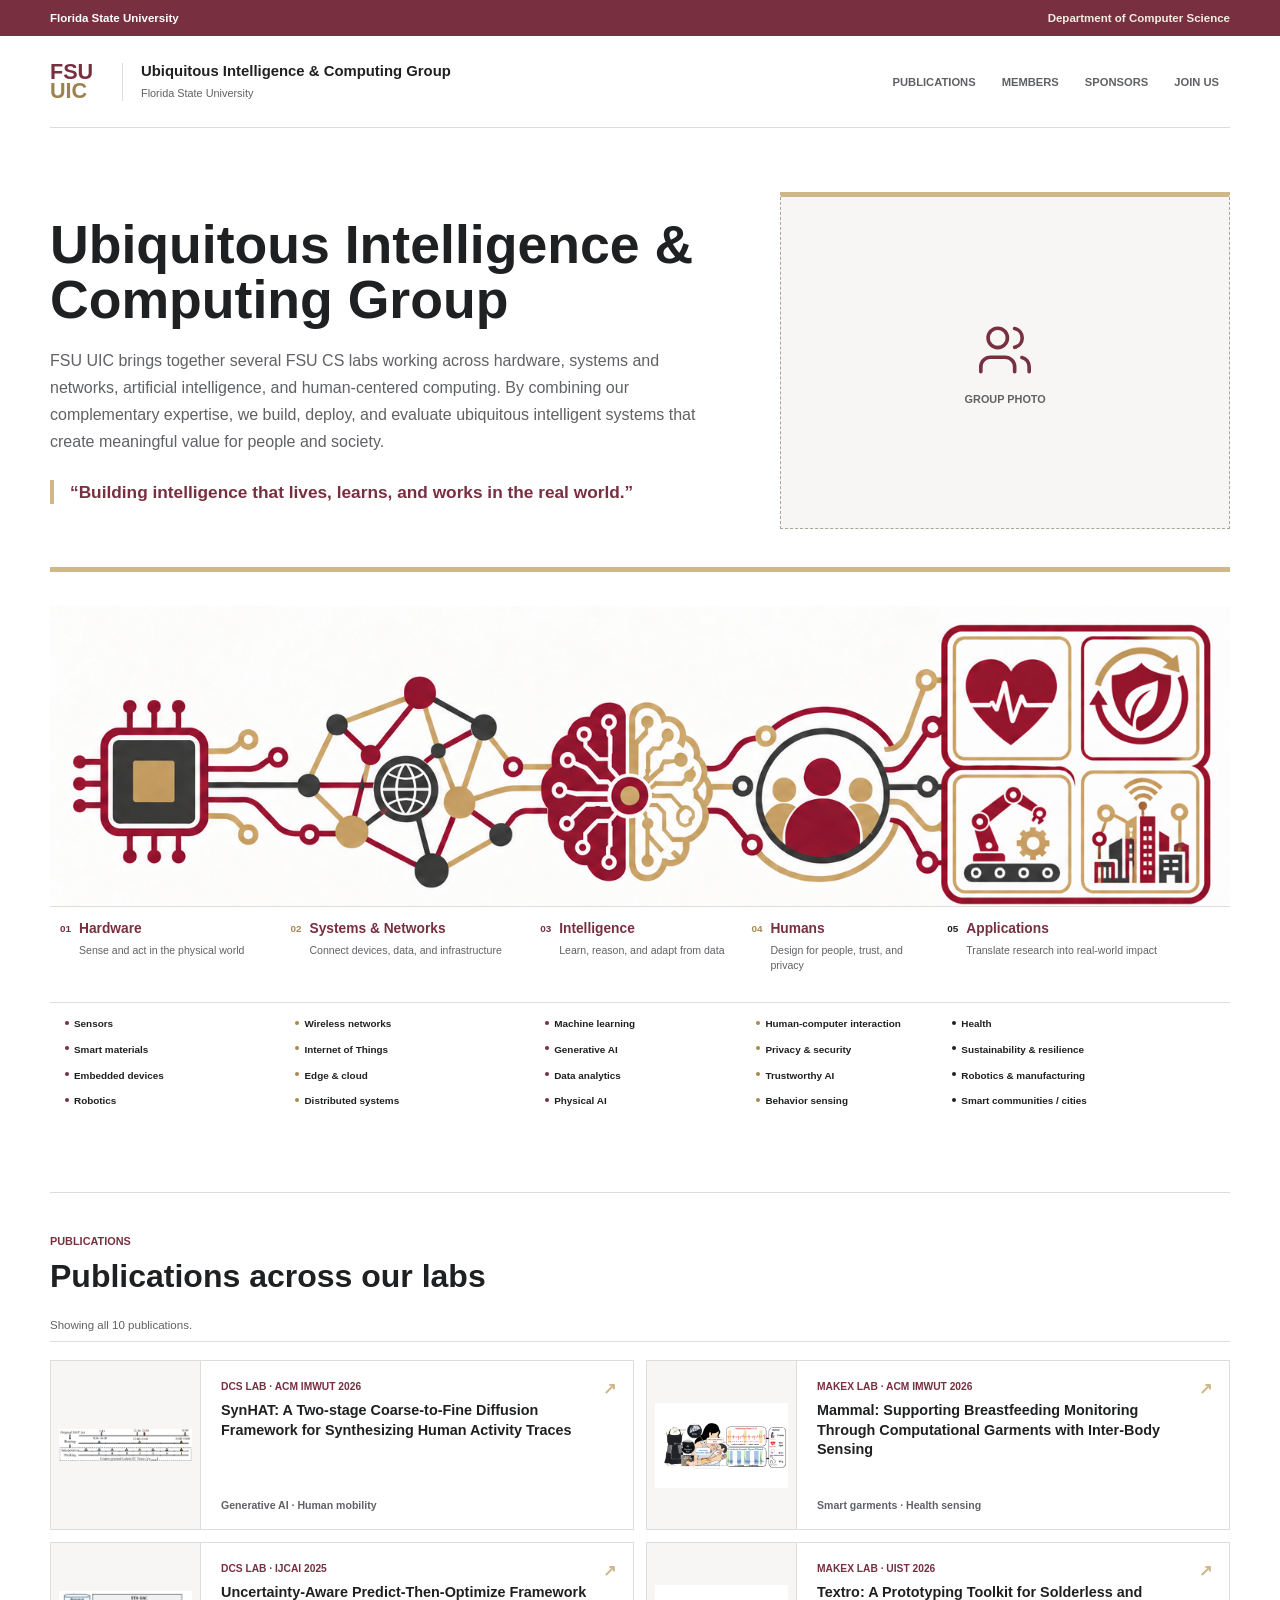
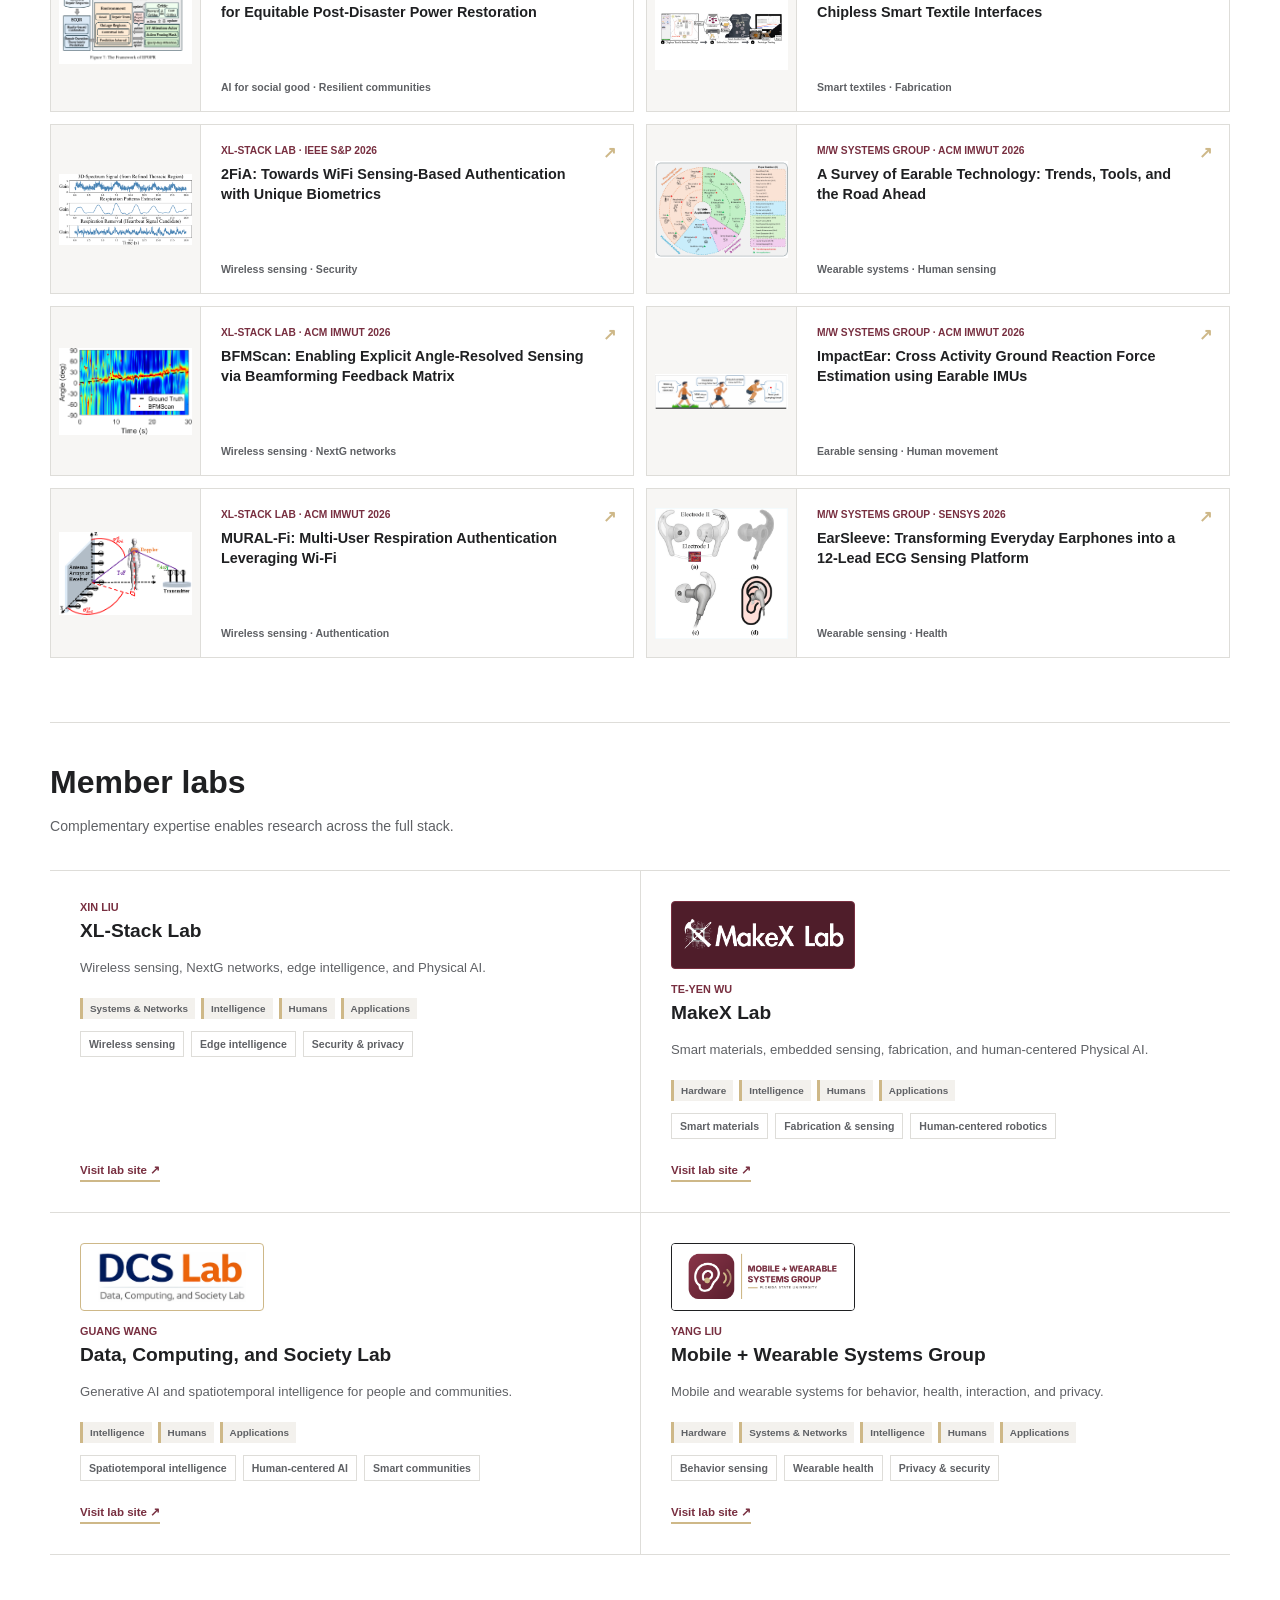
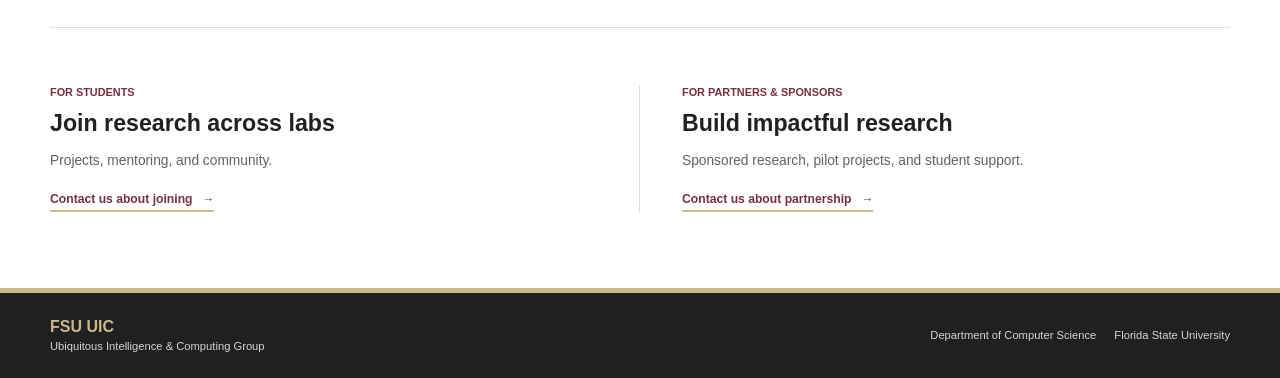
==== commit 5e0511f1: "Update MWS group logo Co-Authored-By: Claude Opus 5.5 <noreply@anthropic.com>" ====
--- a/index.html
+++ b/index.html
@@ -421,7 +421,7 @@
           <article class="lab-card" id="mws" data-layers="hardware systems intelligence humans applications" data-topics="sensors embedded-devices wireless-networks internet-of-things edge-cloud distributed-systems machine-learning data-analytics physical-ai hci privacy-security behavior-sensing health smart-communities">
             <div class="lab-card-heading">
               <span class="lab-mark lab-mark-mws" aria-hidden="true">
-                <img src="assets/labs/mws.png" alt="" width="1200" height="629" />
+                <img src="assets/labs/mws.png" alt="" width="1200" height="444" />
               </span>
               <div>
                 <p class="lab-lead">Yang Liu</p>
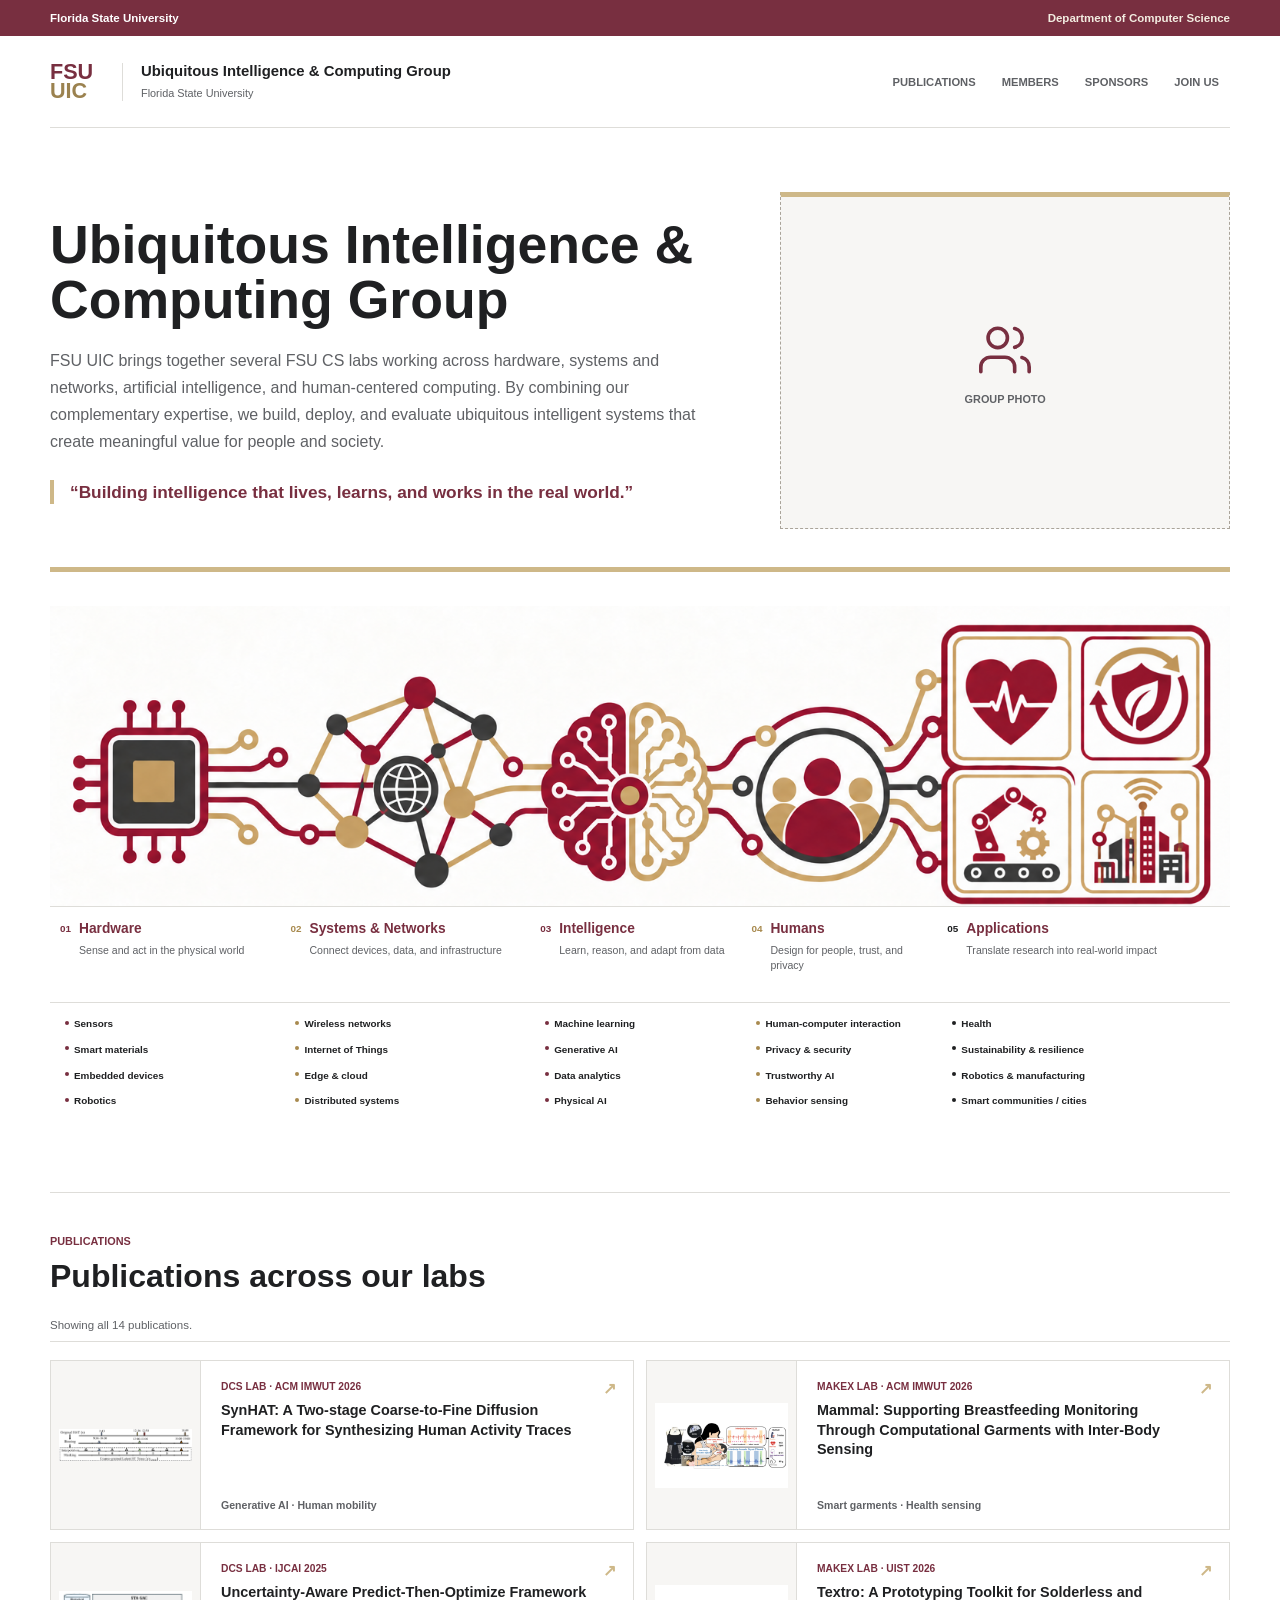
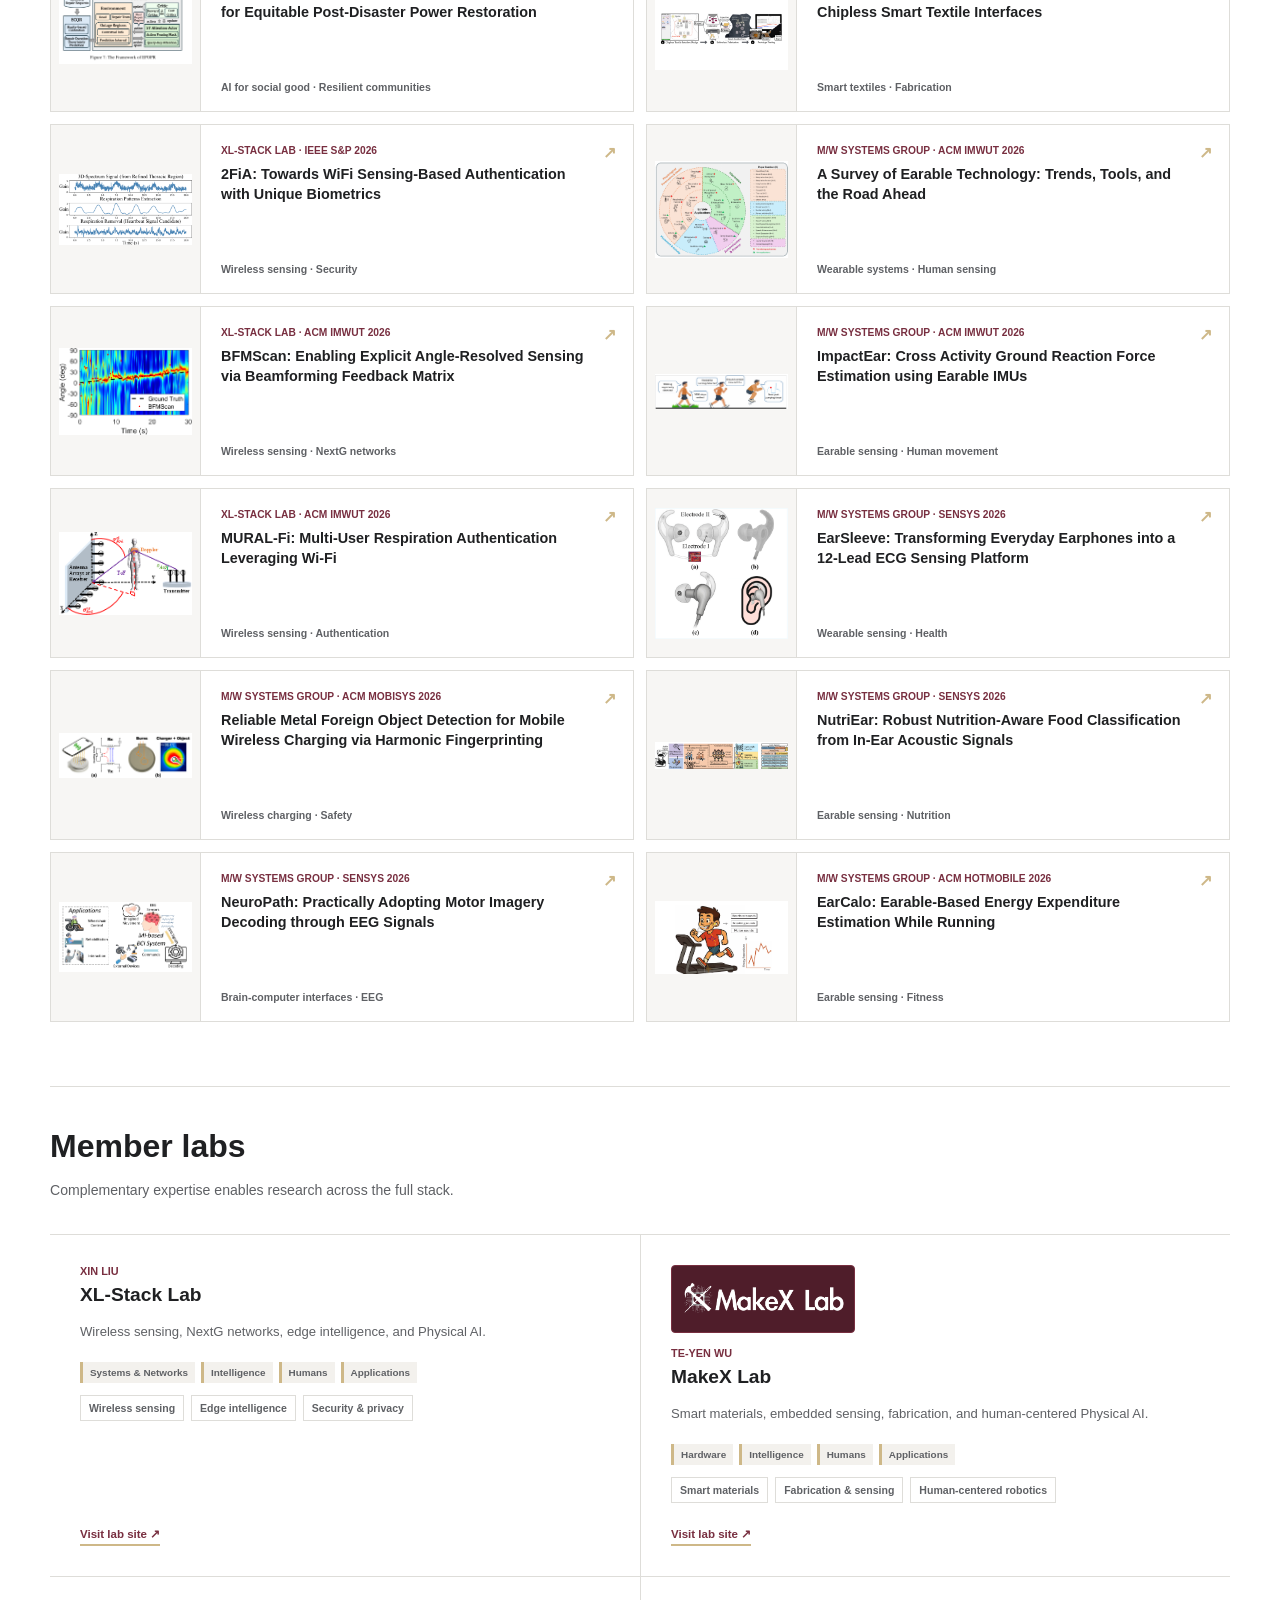
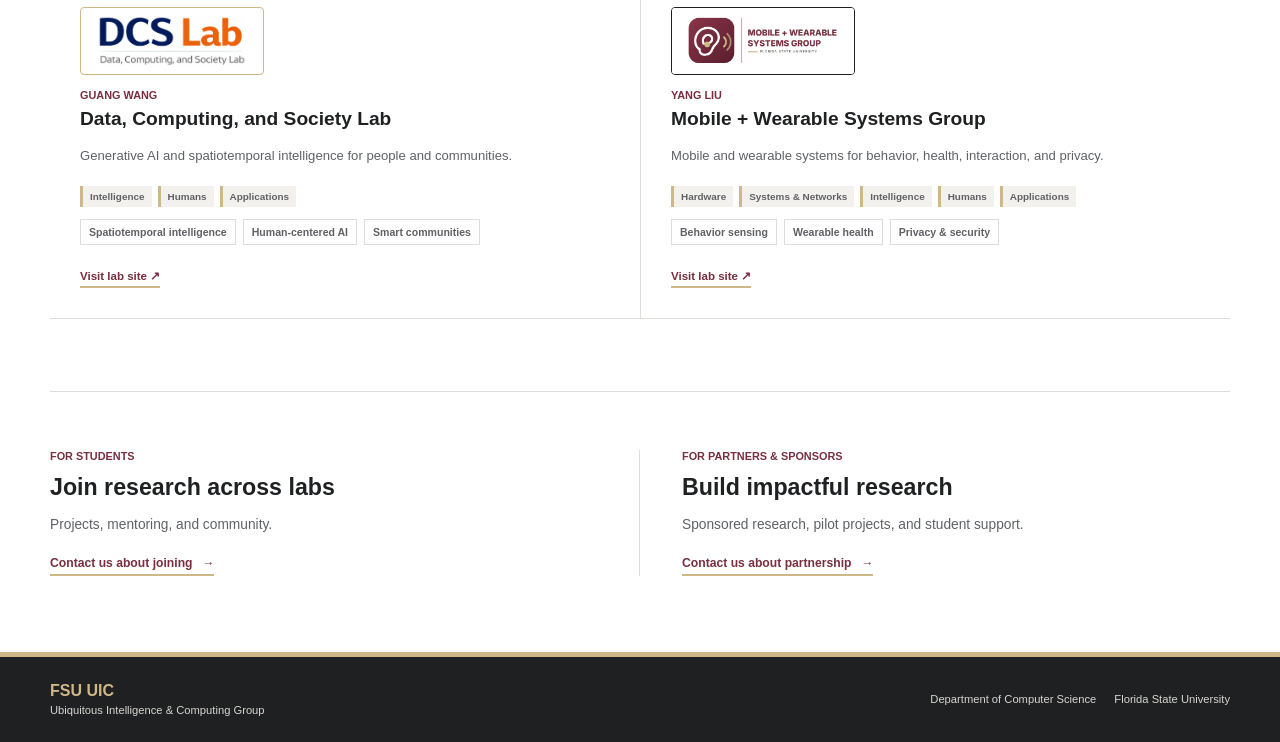
==== commit d2ef2d23: "Add four M/W Systems Group publications Co-Authored-By: Claude Opus 5.5 <noreply@anthropic.com>" ====
--- a/index.html
+++ b/index.html
@@ -175,7 +175,7 @@
         </div>
 
         <div class="publication-filter">
-          <p id="publication-filter-status" aria-live="polite">Showing all 10 publications.</p>
+          <p id="publication-filter-status" aria-live="polite">Showing all 14 publications.</p>
           <button class="publication-reset" type="button" data-filter-reset hidden>
             Show all publications
           </button>
@@ -317,6 +317,62 @@
                 <span>M/W Systems Group &middot; SenSys 2026</span>
                 <strong>EarSleeve: Transforming Everyday Earphones into a 12-Lead ECG Sensing Platform</strong>
                 <small>Wearable sensing &middot; Health</small>
+              </span>
+              <span class="publication-arrow" aria-hidden="true">&#8599;</span>
+            </a>
+          </article>
+
+          <article class="publication-item" data-layers="hardware systems intelligence applications" data-topics="sensors embedded-devices wireless-networks internet-of-things machine-learning privacy-security">
+            <a href="https://doi.org/10.1145/3745756.3809222">
+              <span class="publication-visual" aria-hidden="true">
+                <img src="assets/publications/harmonic-fingerprinting.png" alt="" width="1120" height="374" />
+              </span>
+              <span class="publication-copy">
+                <span>M/W Systems Group &middot; ACM MobiSys 2026</span>
+                <strong>Reliable Metal Foreign Object Detection for Mobile Wireless Charging via Harmonic Fingerprinting</strong>
+                <small>Wireless charging &middot; Safety</small>
+              </span>
+              <span class="publication-arrow" aria-hidden="true">&#8599;</span>
+            </a>
+          </article>
+
+          <article class="publication-item" data-layers="hardware intelligence humans applications" data-topics="sensors embedded-devices machine-learning data-analytics behavior-sensing health">
+            <a href="https://doi.org/10.1145/3774906.3802763">
+              <span class="publication-visual" aria-hidden="true">
+                <img src="assets/publications/nutriear.png" alt="" width="745" height="155" />
+              </span>
+              <span class="publication-copy">
+                <span>M/W Systems Group &middot; SenSys 2026</span>
+                <strong>NutriEar: Robust Nutrition-Aware Food Classification from In-Ear Acoustic Signals</strong>
+                <small>Earable sensing &middot; Nutrition</small>
+              </span>
+              <span class="publication-arrow" aria-hidden="true">&#8599;</span>
+            </a>
+          </article>
+
+          <article class="publication-item" data-layers="hardware intelligence humans applications" data-topics="sensors embedded-devices machine-learning data-analytics hci health">
+            <a href="https://doi.org/10.1145/3774906.3802770">
+              <span class="publication-visual" aria-hidden="true">
+                <img src="assets/publications/neuropath.png" alt="" width="303" height="160" />
+              </span>
+              <span class="publication-copy">
+                <span>M/W Systems Group &middot; SenSys 2026</span>
+                <strong>NeuroPath: Practically Adopting Motor Imagery Decoding through EEG Signals</strong>
+                <small>Brain-computer interfaces &middot; EEG</small>
+              </span>
+              <span class="publication-arrow" aria-hidden="true">&#8599;</span>
+            </a>
+          </article>
+
+          <article class="publication-item" data-layers="hardware intelligence humans applications" data-topics="sensors embedded-devices machine-learning data-analytics behavior-sensing health">
+            <a href="https://doi.org/10.1145/3789514.3792046">
+              <span class="publication-visual" aria-hidden="true">
+                <img src="assets/publications/earcalo.png" alt="" width="355" height="195" />
+              </span>
+              <span class="publication-copy">
+                <span>M/W Systems Group &middot; ACM HotMobile 2026</span>
+                <strong>EarCalo: Earable-Based Energy Expenditure Estimation While Running</strong>
+                <small>Earable sensing &middot; Fitness</small>
               </span>
               <span class="publication-arrow" aria-hidden="true">&#8599;</span>
             </a>
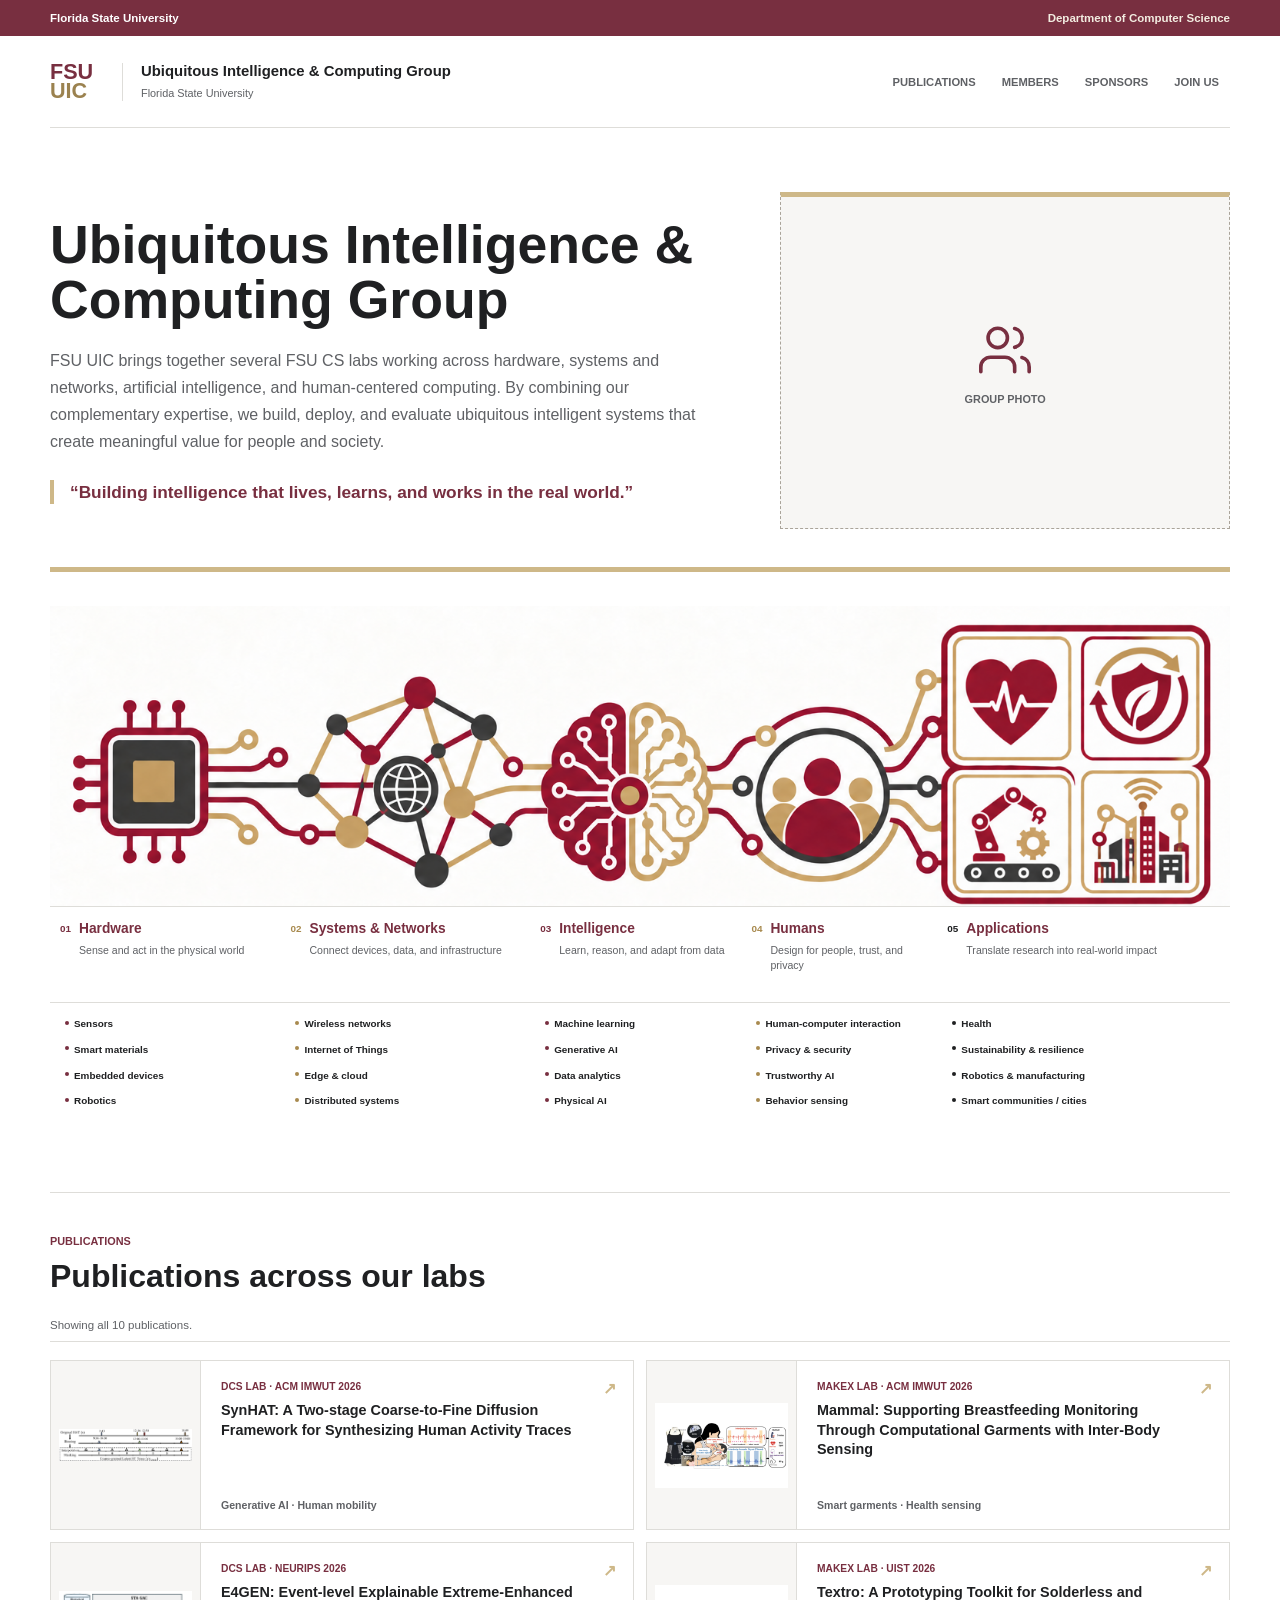
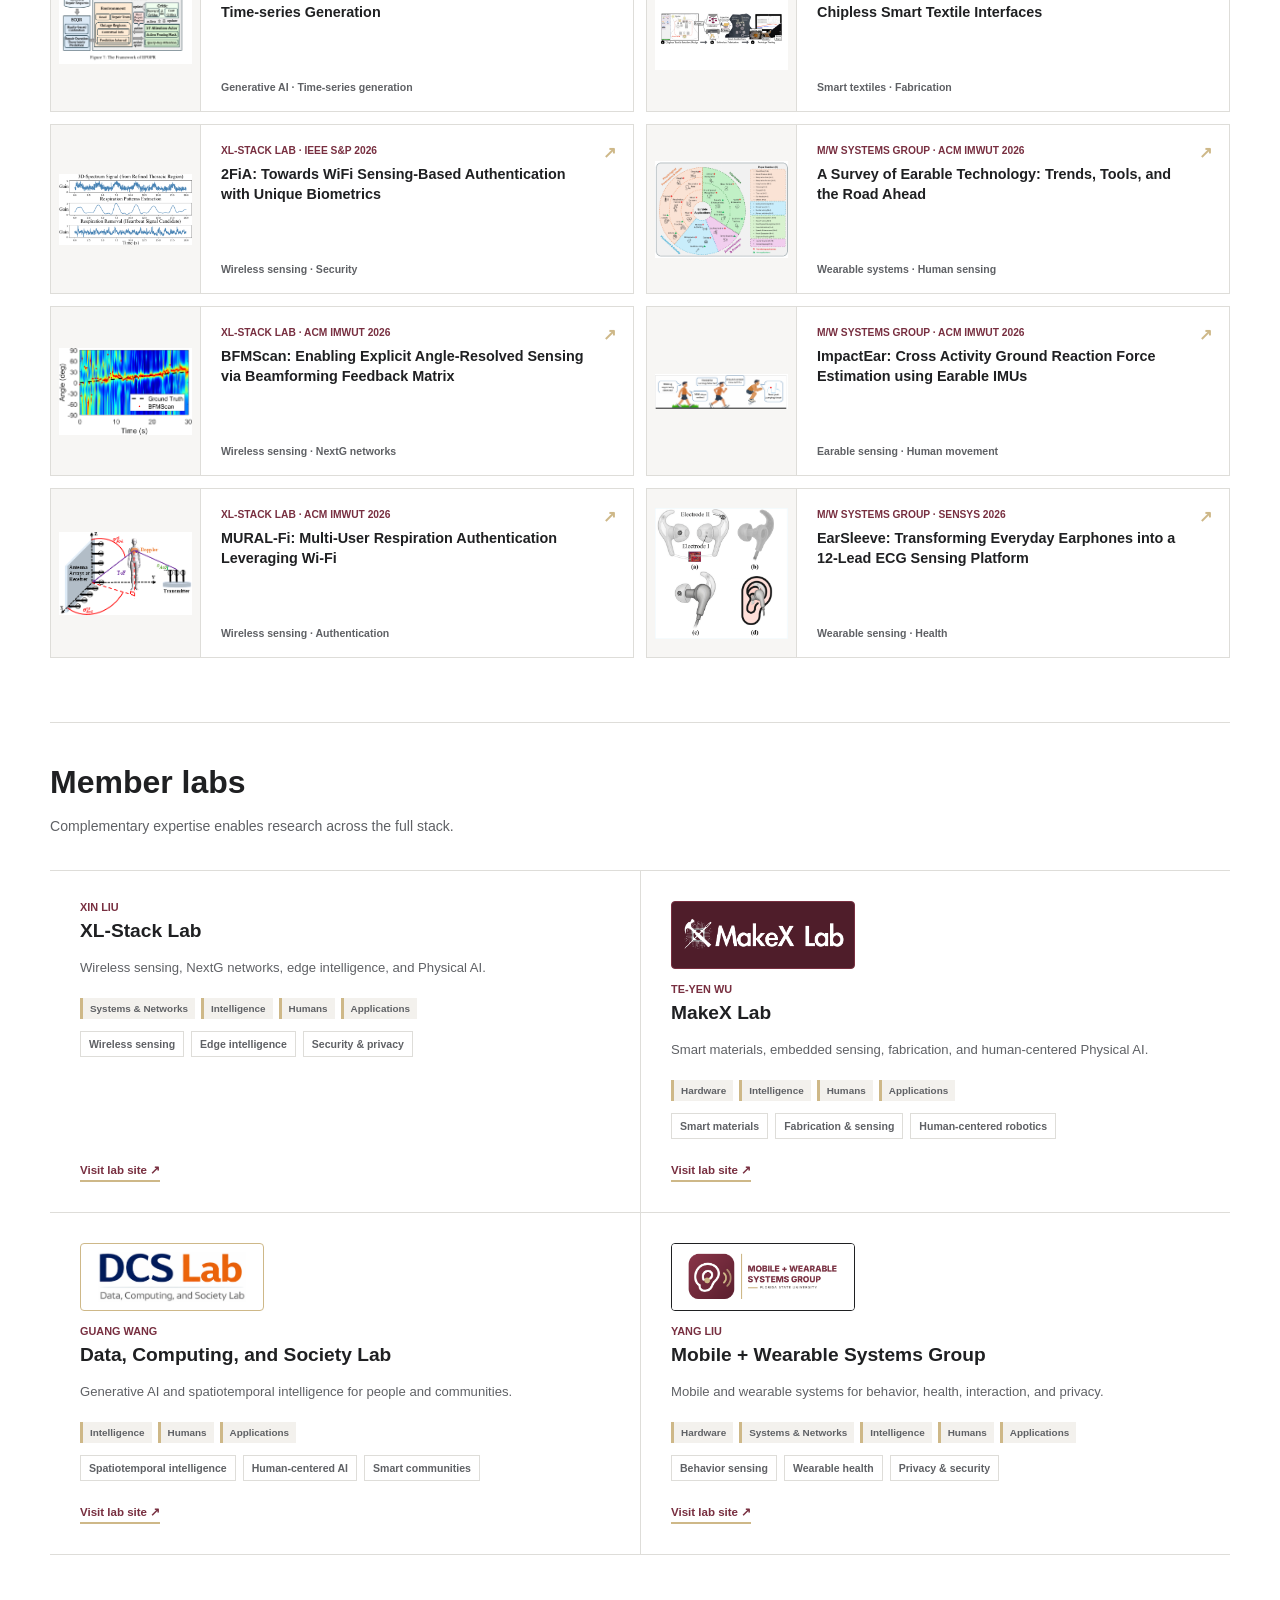
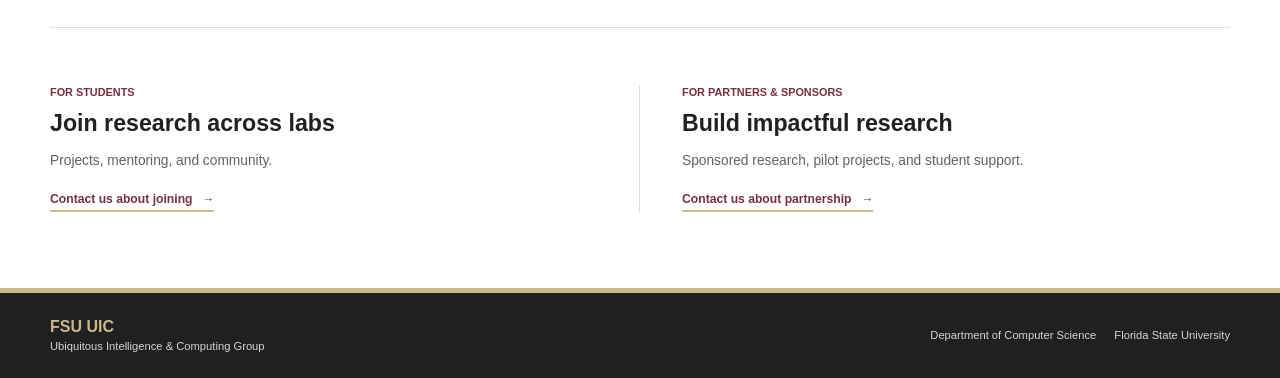
==== commit 19a64b0b: "Update DCS publication to E4GEN NeurIPS 2026" ====
--- a/index.html
+++ b/index.html
@@ -175,7 +175,7 @@
         </div>
 
         <div class="publication-filter">
-          <p id="publication-filter-status" aria-live="polite">Showing all 14 publications.</p>
+          <p id="publication-filter-status" aria-live="polite">Showing all 10 publications.</p>
           <button class="publication-reset" type="button" data-filter-reset hidden>
             Show all publications
           </button>
@@ -211,14 +211,14 @@
           </article>
 
           <article class="publication-item" data-layers="intelligence humans applications" data-topics="machine-learning generative-ai data-analytics trustworthy-ai sustainability-resilience smart-communities">
-            <a href="https://www.ijcai.org/proceedings/2025/1080.pdf">
+            <a href="https://arxiv.org/pdf/2606.01634">
               <span class="publication-visual" aria-hidden="true">
                 <img src="assets/publications/epopr.png" alt="" width="560" height="310" />
               </span>
               <span class="publication-copy">
-                <span>DCS Lab &middot; IJCAI 2025</span>
-                <strong>Uncertainty-Aware Predict-Then-Optimize Framework for Equitable Post-Disaster Power Restoration</strong>
-                <small>AI for social good &middot; Resilient communities</small>
+                <span>DCS Lab &middot; NeurIPS 2026</span>
+                <strong>E4GEN: Event-level Explainable Extreme-Enhanced Time-series Generation</strong>
+                <small>Generative AI &middot; Time-series generation</small>
               </span>
               <span class="publication-arrow" aria-hidden="true">&#8599;</span>
             </a>
@@ -317,62 +317,6 @@
                 <span>M/W Systems Group &middot; SenSys 2026</span>
                 <strong>EarSleeve: Transforming Everyday Earphones into a 12-Lead ECG Sensing Platform</strong>
                 <small>Wearable sensing &middot; Health</small>
-              </span>
-              <span class="publication-arrow" aria-hidden="true">&#8599;</span>
-            </a>
-          </article>
-
-          <article class="publication-item" data-layers="hardware systems intelligence applications" data-topics="sensors embedded-devices wireless-networks internet-of-things machine-learning privacy-security">
-            <a href="https://doi.org/10.1145/3745756.3809222">
-              <span class="publication-visual" aria-hidden="true">
-                <img src="assets/publications/harmonic-fingerprinting.png" alt="" width="1120" height="374" />
-              </span>
-              <span class="publication-copy">
-                <span>M/W Systems Group &middot; ACM MobiSys 2026</span>
-                <strong>Reliable Metal Foreign Object Detection for Mobile Wireless Charging via Harmonic Fingerprinting</strong>
-                <small>Wireless charging &middot; Safety</small>
-              </span>
-              <span class="publication-arrow" aria-hidden="true">&#8599;</span>
-            </a>
-          </article>
-
-          <article class="publication-item" data-layers="hardware intelligence humans applications" data-topics="sensors embedded-devices machine-learning data-analytics behavior-sensing health">
-            <a href="https://doi.org/10.1145/3774906.3802763">
-              <span class="publication-visual" aria-hidden="true">
-                <img src="assets/publications/nutriear.png" alt="" width="745" height="155" />
-              </span>
-              <span class="publication-copy">
-                <span>M/W Systems Group &middot; SenSys 2026</span>
-                <strong>NutriEar: Robust Nutrition-Aware Food Classification from In-Ear Acoustic Signals</strong>
-                <small>Earable sensing &middot; Nutrition</small>
-              </span>
-              <span class="publication-arrow" aria-hidden="true">&#8599;</span>
-            </a>
-          </article>
-
-          <article class="publication-item" data-layers="hardware intelligence humans applications" data-topics="sensors embedded-devices machine-learning data-analytics hci health">
-            <a href="https://doi.org/10.1145/3774906.3802770">
-              <span class="publication-visual" aria-hidden="true">
-                <img src="assets/publications/neuropath.png" alt="" width="303" height="160" />
-              </span>
-              <span class="publication-copy">
-                <span>M/W Systems Group &middot; SenSys 2026</span>
-                <strong>NeuroPath: Practically Adopting Motor Imagery Decoding through EEG Signals</strong>
-                <small>Brain-computer interfaces &middot; EEG</small>
-              </span>
-              <span class="publication-arrow" aria-hidden="true">&#8599;</span>
-            </a>
-          </article>
-
-          <article class="publication-item" data-layers="hardware intelligence humans applications" data-topics="sensors embedded-devices machine-learning data-analytics behavior-sensing health">
-            <a href="https://doi.org/10.1145/3789514.3792046">
-              <span class="publication-visual" aria-hidden="true">
-                <img src="assets/publications/earcalo.png" alt="" width="355" height="195" />
-              </span>
-              <span class="publication-copy">
-                <span>M/W Systems Group &middot; ACM HotMobile 2026</span>
-                <strong>EarCalo: Earable-Based Energy Expenditure Estimation While Running</strong>
-                <small>Earable sensing &middot; Fitness</small>
               </span>
               <span class="publication-arrow" aria-hidden="true">&#8599;</span>
             </a>
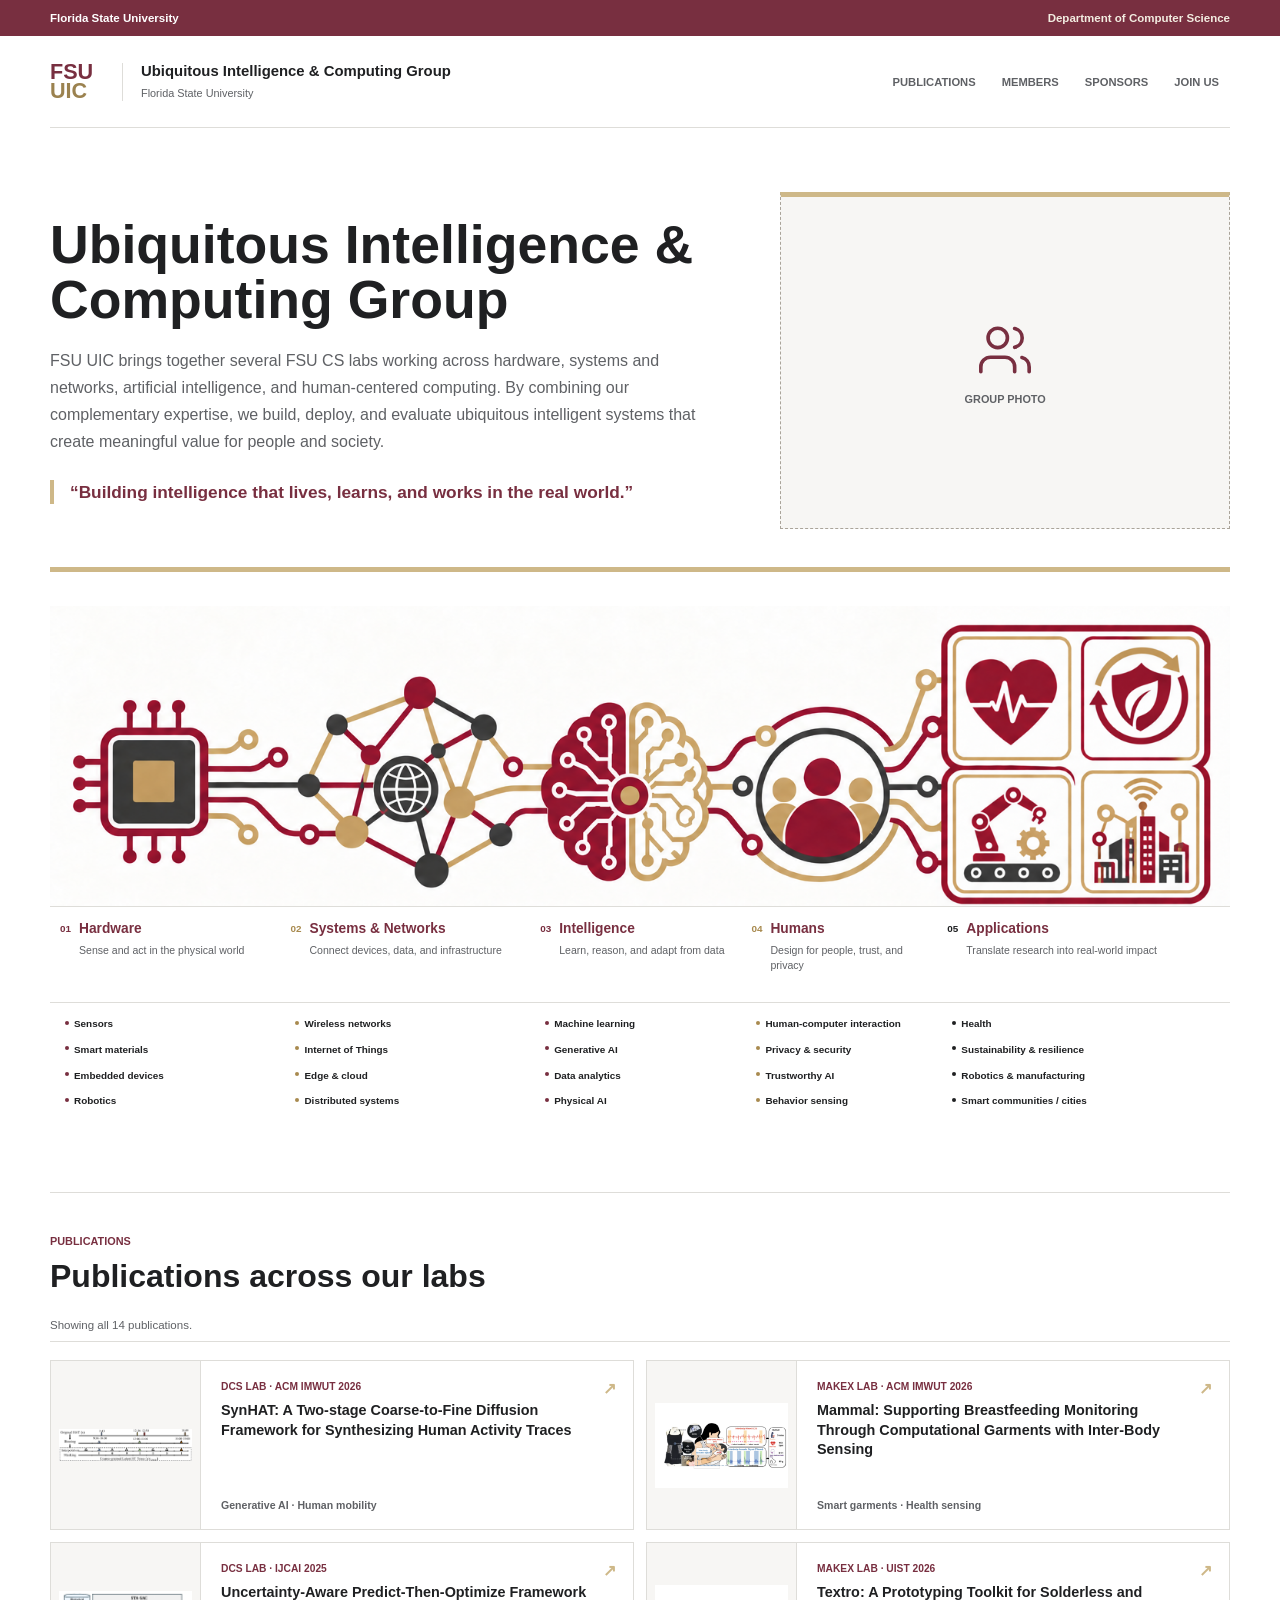
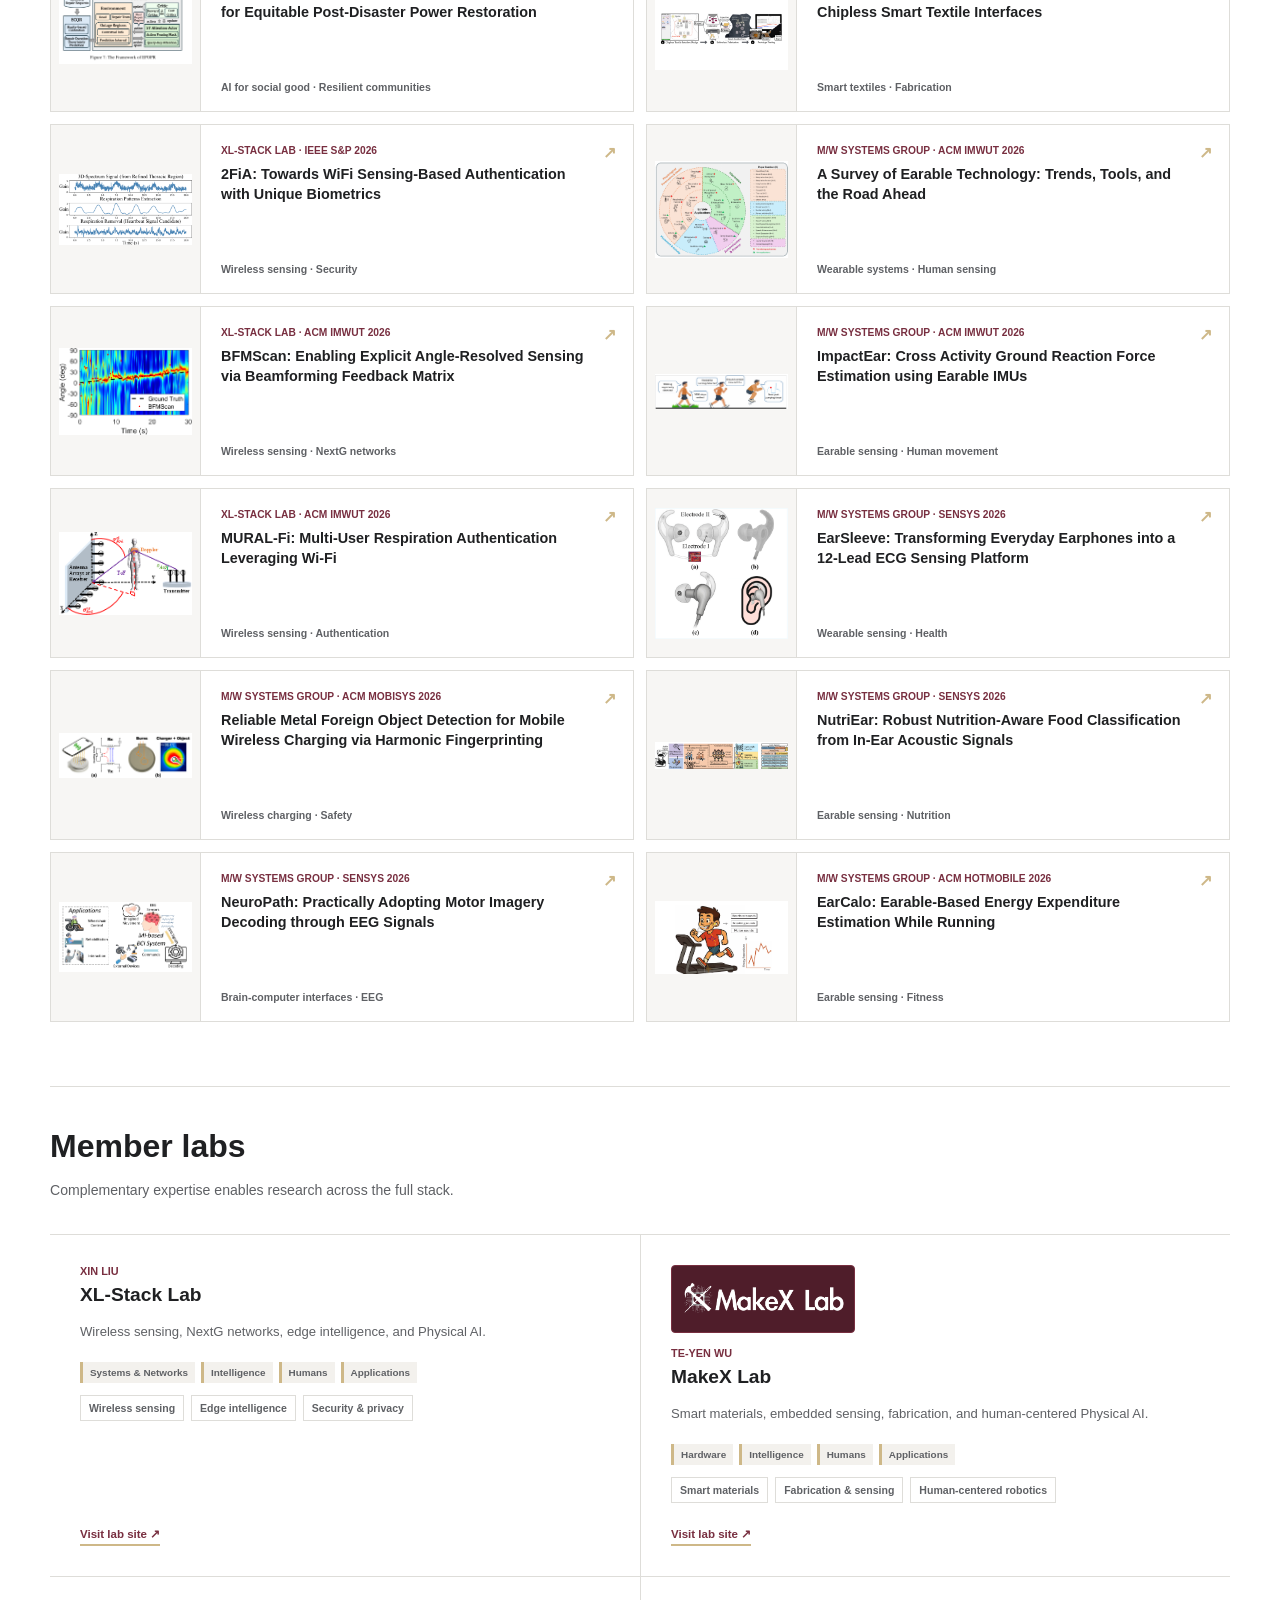
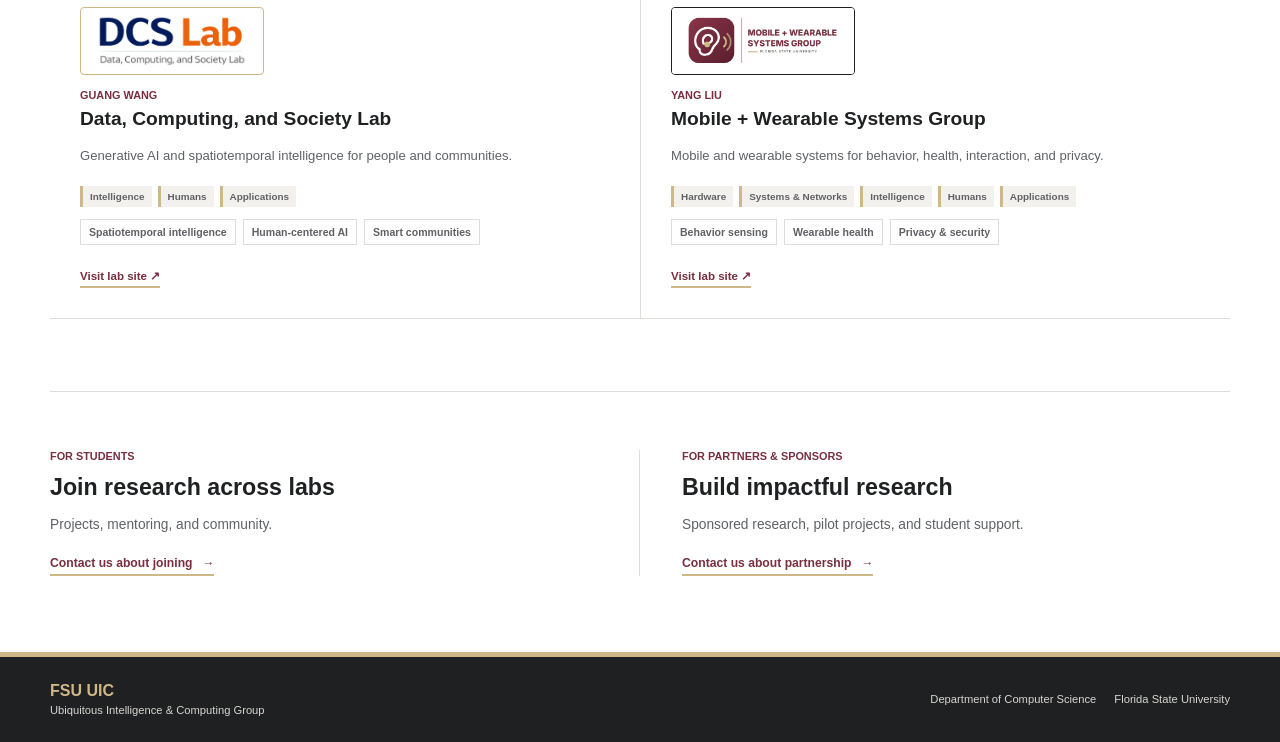
==== commit 5c740b29: "Merge pull request #4 from FSU-UIC/add-mws-publications Add four M/W Systems Group publications" ====
--- a/index.html
+++ b/index.html
@@ -175,7 +175,7 @@
         </div>
 
         <div class="publication-filter">
-          <p id="publication-filter-status" aria-live="polite">Showing all 10 publications.</p>
+          <p id="publication-filter-status" aria-live="polite">Showing all 14 publications.</p>
           <button class="publication-reset" type="button" data-filter-reset hidden>
             Show all publications
           </button>
@@ -211,14 +211,14 @@
           </article>
 
           <article class="publication-item" data-layers="intelligence humans applications" data-topics="machine-learning generative-ai data-analytics trustworthy-ai sustainability-resilience smart-communities">
-            <a href="https://arxiv.org/pdf/2606.01634">
+            <a href="https://www.ijcai.org/proceedings/2025/1080.pdf">
               <span class="publication-visual" aria-hidden="true">
                 <img src="assets/publications/epopr.png" alt="" width="560" height="310" />
               </span>
               <span class="publication-copy">
-                <span>DCS Lab &middot; NeurIPS 2026</span>
-                <strong>E4GEN: Event-level Explainable Extreme-Enhanced Time-series Generation</strong>
-                <small>Generative AI &middot; Time-series generation</small>
+                <span>DCS Lab &middot; IJCAI 2025</span>
+                <strong>Uncertainty-Aware Predict-Then-Optimize Framework for Equitable Post-Disaster Power Restoration</strong>
+                <small>AI for social good &middot; Resilient communities</small>
               </span>
               <span class="publication-arrow" aria-hidden="true">&#8599;</span>
             </a>
@@ -317,6 +317,62 @@
                 <span>M/W Systems Group &middot; SenSys 2026</span>
                 <strong>EarSleeve: Transforming Everyday Earphones into a 12-Lead ECG Sensing Platform</strong>
                 <small>Wearable sensing &middot; Health</small>
+              </span>
+              <span class="publication-arrow" aria-hidden="true">&#8599;</span>
+            </a>
+          </article>
+
+          <article class="publication-item" data-layers="hardware systems intelligence applications" data-topics="sensors embedded-devices wireless-networks internet-of-things machine-learning privacy-security">
+            <a href="https://doi.org/10.1145/3745756.3809222">
+              <span class="publication-visual" aria-hidden="true">
+                <img src="assets/publications/harmonic-fingerprinting.png" alt="" width="1120" height="374" />
+              </span>
+              <span class="publication-copy">
+                <span>M/W Systems Group &middot; ACM MobiSys 2026</span>
+                <strong>Reliable Metal Foreign Object Detection for Mobile Wireless Charging via Harmonic Fingerprinting</strong>
+                <small>Wireless charging &middot; Safety</small>
+              </span>
+              <span class="publication-arrow" aria-hidden="true">&#8599;</span>
+            </a>
+          </article>
+
+          <article class="publication-item" data-layers="hardware intelligence humans applications" data-topics="sensors embedded-devices machine-learning data-analytics behavior-sensing health">
+            <a href="https://doi.org/10.1145/3774906.3802763">
+              <span class="publication-visual" aria-hidden="true">
+                <img src="assets/publications/nutriear.png" alt="" width="745" height="155" />
+              </span>
+              <span class="publication-copy">
+                <span>M/W Systems Group &middot; SenSys 2026</span>
+                <strong>NutriEar: Robust Nutrition-Aware Food Classification from In-Ear Acoustic Signals</strong>
+                <small>Earable sensing &middot; Nutrition</small>
+              </span>
+              <span class="publication-arrow" aria-hidden="true">&#8599;</span>
+            </a>
+          </article>
+
+          <article class="publication-item" data-layers="hardware intelligence humans applications" data-topics="sensors embedded-devices machine-learning data-analytics hci health">
+            <a href="https://doi.org/10.1145/3774906.3802770">
+              <span class="publication-visual" aria-hidden="true">
+                <img src="assets/publications/neuropath.png" alt="" width="303" height="160" />
+              </span>
+              <span class="publication-copy">
+                <span>M/W Systems Group &middot; SenSys 2026</span>
+                <strong>NeuroPath: Practically Adopting Motor Imagery Decoding through EEG Signals</strong>
+                <small>Brain-computer interfaces &middot; EEG</small>
+              </span>
+              <span class="publication-arrow" aria-hidden="true">&#8599;</span>
+            </a>
+          </article>
+
+          <article class="publication-item" data-layers="hardware intelligence humans applications" data-topics="sensors embedded-devices machine-learning data-analytics behavior-sensing health">
+            <a href="https://doi.org/10.1145/3789514.3792046">
+              <span class="publication-visual" aria-hidden="true">
+                <img src="assets/publications/earcalo.png" alt="" width="355" height="195" />
+              </span>
+              <span class="publication-copy">
+                <span>M/W Systems Group &middot; ACM HotMobile 2026</span>
+                <strong>EarCalo: Earable-Based Energy Expenditure Estimation While Running</strong>
+                <small>Earable sensing &middot; Fitness</small>
               </span>
               <span class="publication-arrow" aria-hidden="true">&#8599;</span>
             </a>
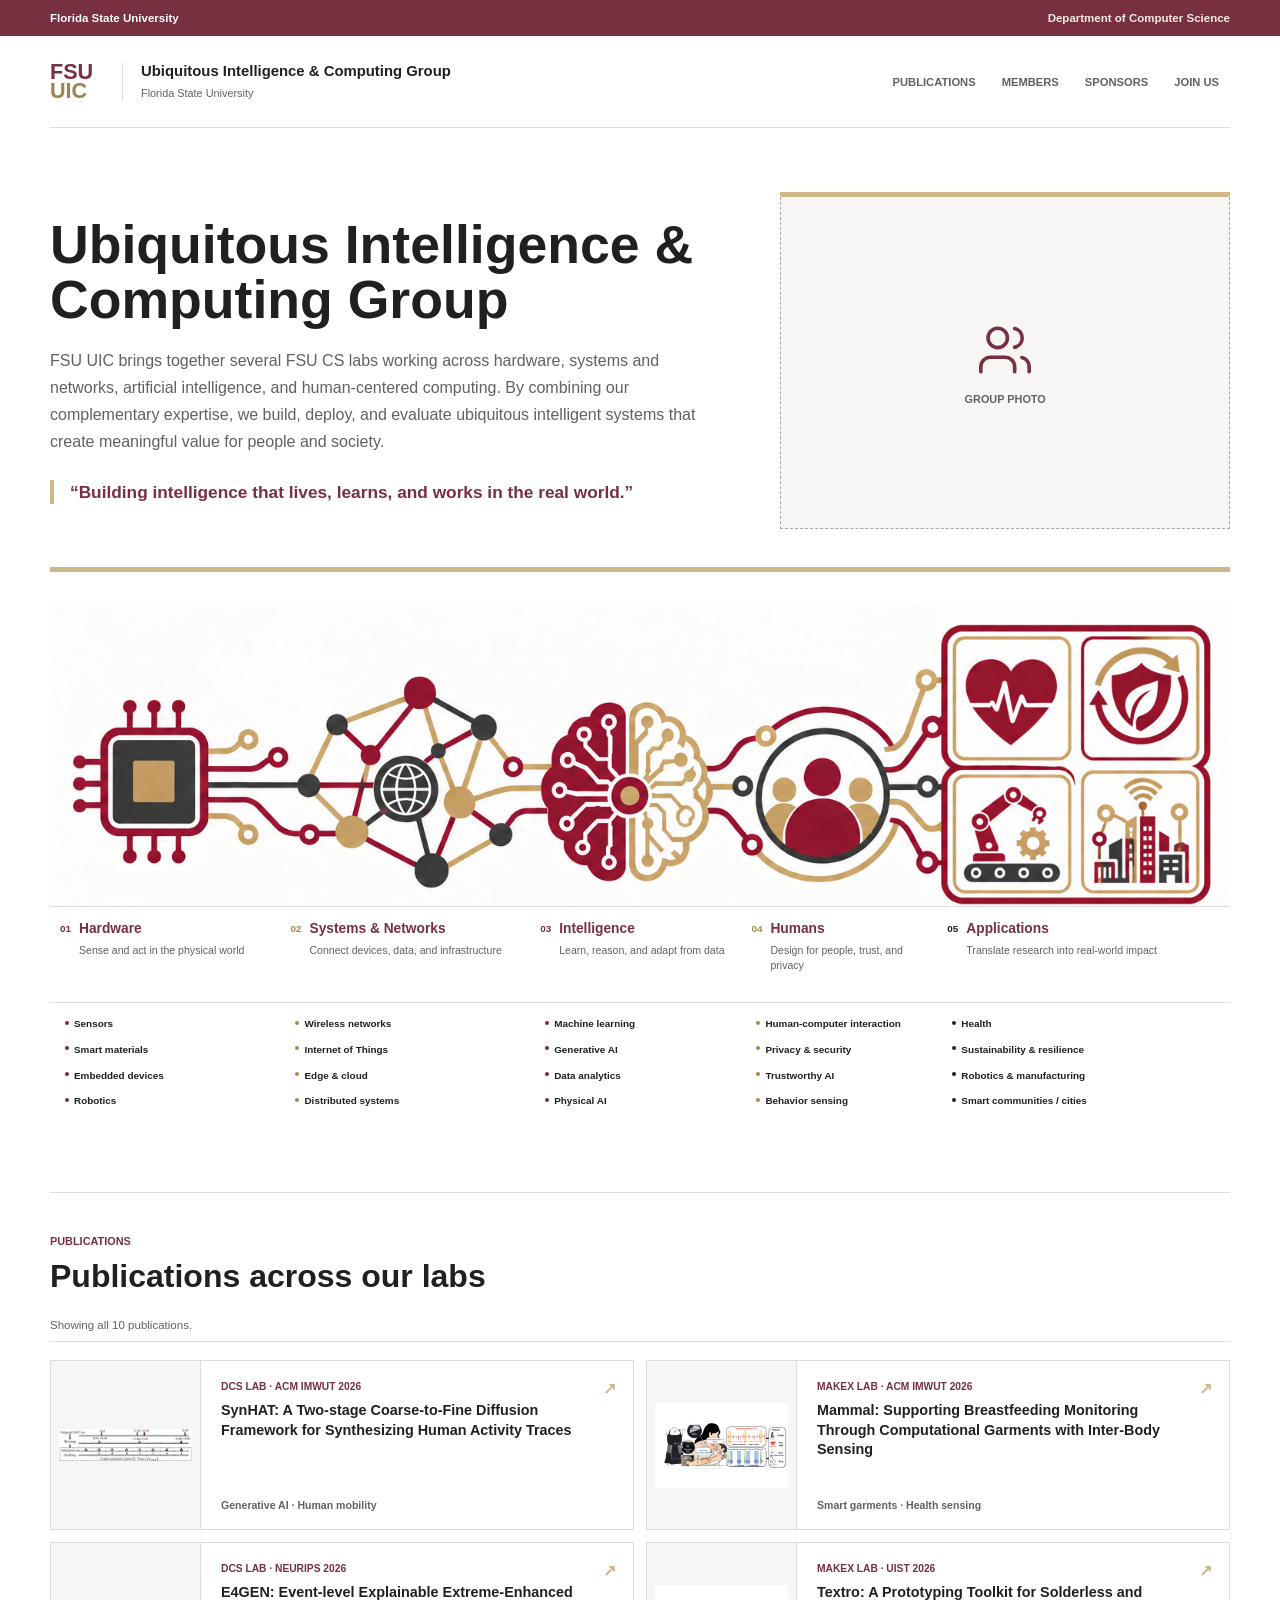
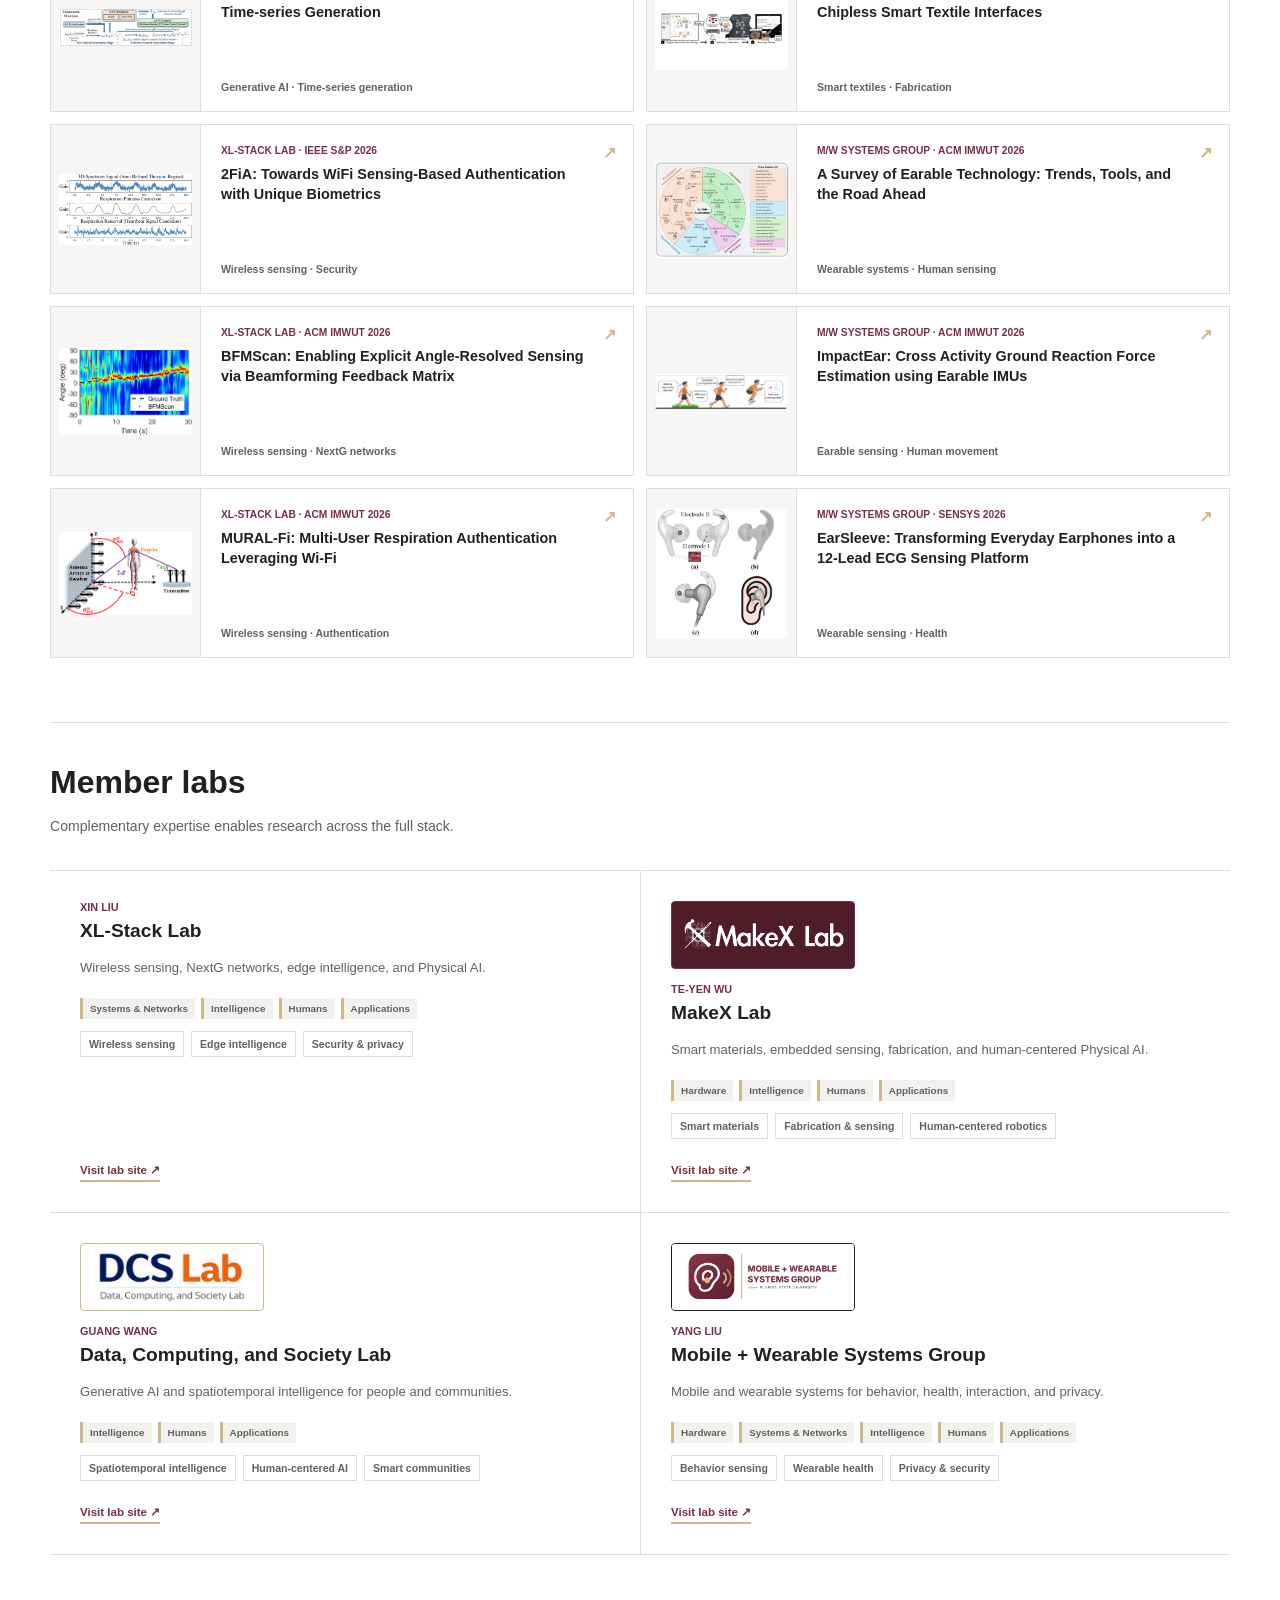
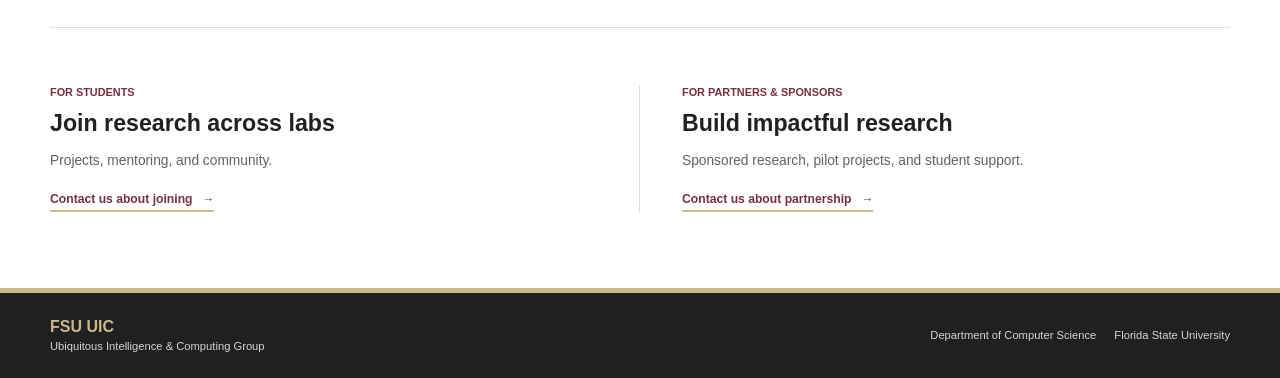
==== commit e5303b3a: "Use E4GEN framework thumbnail" ====
--- a/index.html
+++ b/index.html
@@ -175,7 +175,7 @@
         </div>
 
         <div class="publication-filter">
-          <p id="publication-filter-status" aria-live="polite">Showing all 14 publications.</p>
+          <p id="publication-filter-status" aria-live="polite">Showing all 10 publications.</p>
           <button class="publication-reset" type="button" data-filter-reset hidden>
             Show all publications
           </button>
@@ -211,14 +211,14 @@
           </article>
 
           <article class="publication-item" data-layers="intelligence humans applications" data-topics="machine-learning generative-ai data-analytics trustworthy-ai sustainability-resilience smart-communities">
-            <a href="https://www.ijcai.org/proceedings/2025/1080.pdf">
-              <span class="publication-visual" aria-hidden="true">
-                <img src="assets/publications/epopr.png" alt="" width="560" height="310" />
-              </span>
-              <span class="publication-copy">
-                <span>DCS Lab &middot; IJCAI 2025</span>
-                <strong>Uncertainty-Aware Predict-Then-Optimize Framework for Equitable Post-Disaster Power Restoration</strong>
-                <small>AI for social good &middot; Resilient communities</small>
+            <a href="https://arxiv.org/pdf/2606.01634">
+              <span class="publication-visual" aria-hidden="true">
+                <img src="assets/publications/e4gen.png" alt="" width="560" height="310" />
+              </span>
+              <span class="publication-copy">
+                <span>DCS Lab &middot; NeurIPS 2026</span>
+                <strong>E4GEN: Event-level Explainable Extreme-Enhanced Time-series Generation</strong>
+                <small>Generative AI &middot; Time-series generation</small>
               </span>
               <span class="publication-arrow" aria-hidden="true">&#8599;</span>
             </a>
@@ -317,62 +317,6 @@
                 <span>M/W Systems Group &middot; SenSys 2026</span>
                 <strong>EarSleeve: Transforming Everyday Earphones into a 12-Lead ECG Sensing Platform</strong>
                 <small>Wearable sensing &middot; Health</small>
-              </span>
-              <span class="publication-arrow" aria-hidden="true">&#8599;</span>
-            </a>
-          </article>
-
-          <article class="publication-item" data-layers="hardware systems intelligence applications" data-topics="sensors embedded-devices wireless-networks internet-of-things machine-learning privacy-security">
-            <a href="https://doi.org/10.1145/3745756.3809222">
-              <span class="publication-visual" aria-hidden="true">
-                <img src="assets/publications/harmonic-fingerprinting.png" alt="" width="1120" height="374" />
-              </span>
-              <span class="publication-copy">
-                <span>M/W Systems Group &middot; ACM MobiSys 2026</span>
-                <strong>Reliable Metal Foreign Object Detection for Mobile Wireless Charging via Harmonic Fingerprinting</strong>
-                <small>Wireless charging &middot; Safety</small>
-              </span>
-              <span class="publication-arrow" aria-hidden="true">&#8599;</span>
-            </a>
-          </article>
-
-          <article class="publication-item" data-layers="hardware intelligence humans applications" data-topics="sensors embedded-devices machine-learning data-analytics behavior-sensing health">
-            <a href="https://doi.org/10.1145/3774906.3802763">
-              <span class="publication-visual" aria-hidden="true">
-                <img src="assets/publications/nutriear.png" alt="" width="745" height="155" />
-              </span>
-              <span class="publication-copy">
-                <span>M/W Systems Group &middot; SenSys 2026</span>
-                <strong>NutriEar: Robust Nutrition-Aware Food Classification from In-Ear Acoustic Signals</strong>
-                <small>Earable sensing &middot; Nutrition</small>
-              </span>
-              <span class="publication-arrow" aria-hidden="true">&#8599;</span>
-            </a>
-          </article>
-
-          <article class="publication-item" data-layers="hardware intelligence humans applications" data-topics="sensors embedded-devices machine-learning data-analytics hci health">
-            <a href="https://doi.org/10.1145/3774906.3802770">
-              <span class="publication-visual" aria-hidden="true">
-                <img src="assets/publications/neuropath.png" alt="" width="303" height="160" />
-              </span>
-              <span class="publication-copy">
-                <span>M/W Systems Group &middot; SenSys 2026</span>
-                <strong>NeuroPath: Practically Adopting Motor Imagery Decoding through EEG Signals</strong>
-                <small>Brain-computer interfaces &middot; EEG</small>
-              </span>
-              <span class="publication-arrow" aria-hidden="true">&#8599;</span>
-            </a>
-          </article>
-
-          <article class="publication-item" data-layers="hardware intelligence humans applications" data-topics="sensors embedded-devices machine-learning data-analytics behavior-sensing health">
-            <a href="https://doi.org/10.1145/3789514.3792046">
-              <span class="publication-visual" aria-hidden="true">
-                <img src="assets/publications/earcalo.png" alt="" width="355" height="195" />
-              </span>
-              <span class="publication-copy">
-                <span>M/W Systems Group &middot; ACM HotMobile 2026</span>
-                <strong>EarCalo: Earable-Based Energy Expenditure Estimation While Running</strong>
-                <small>Earable sensing &middot; Fitness</small>
               </span>
               <span class="publication-arrow" aria-hidden="true">&#8599;</span>
             </a>
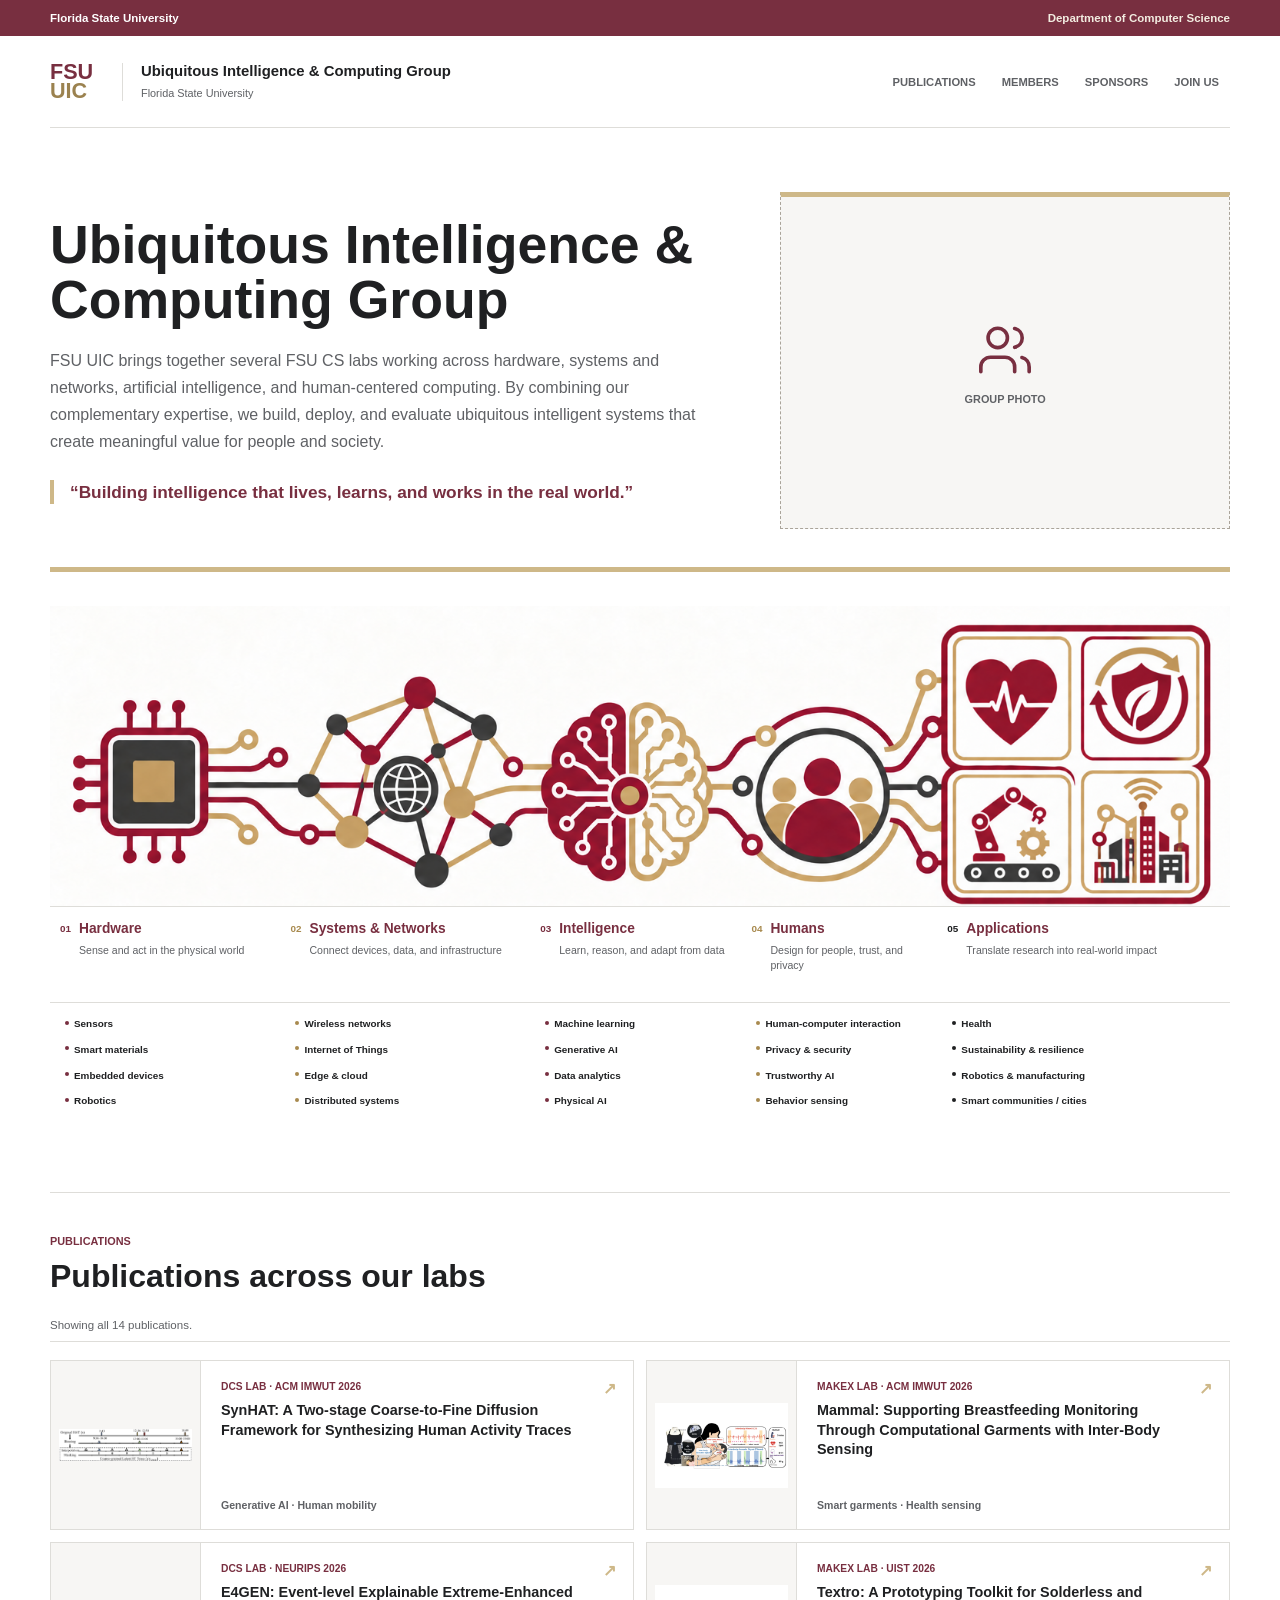
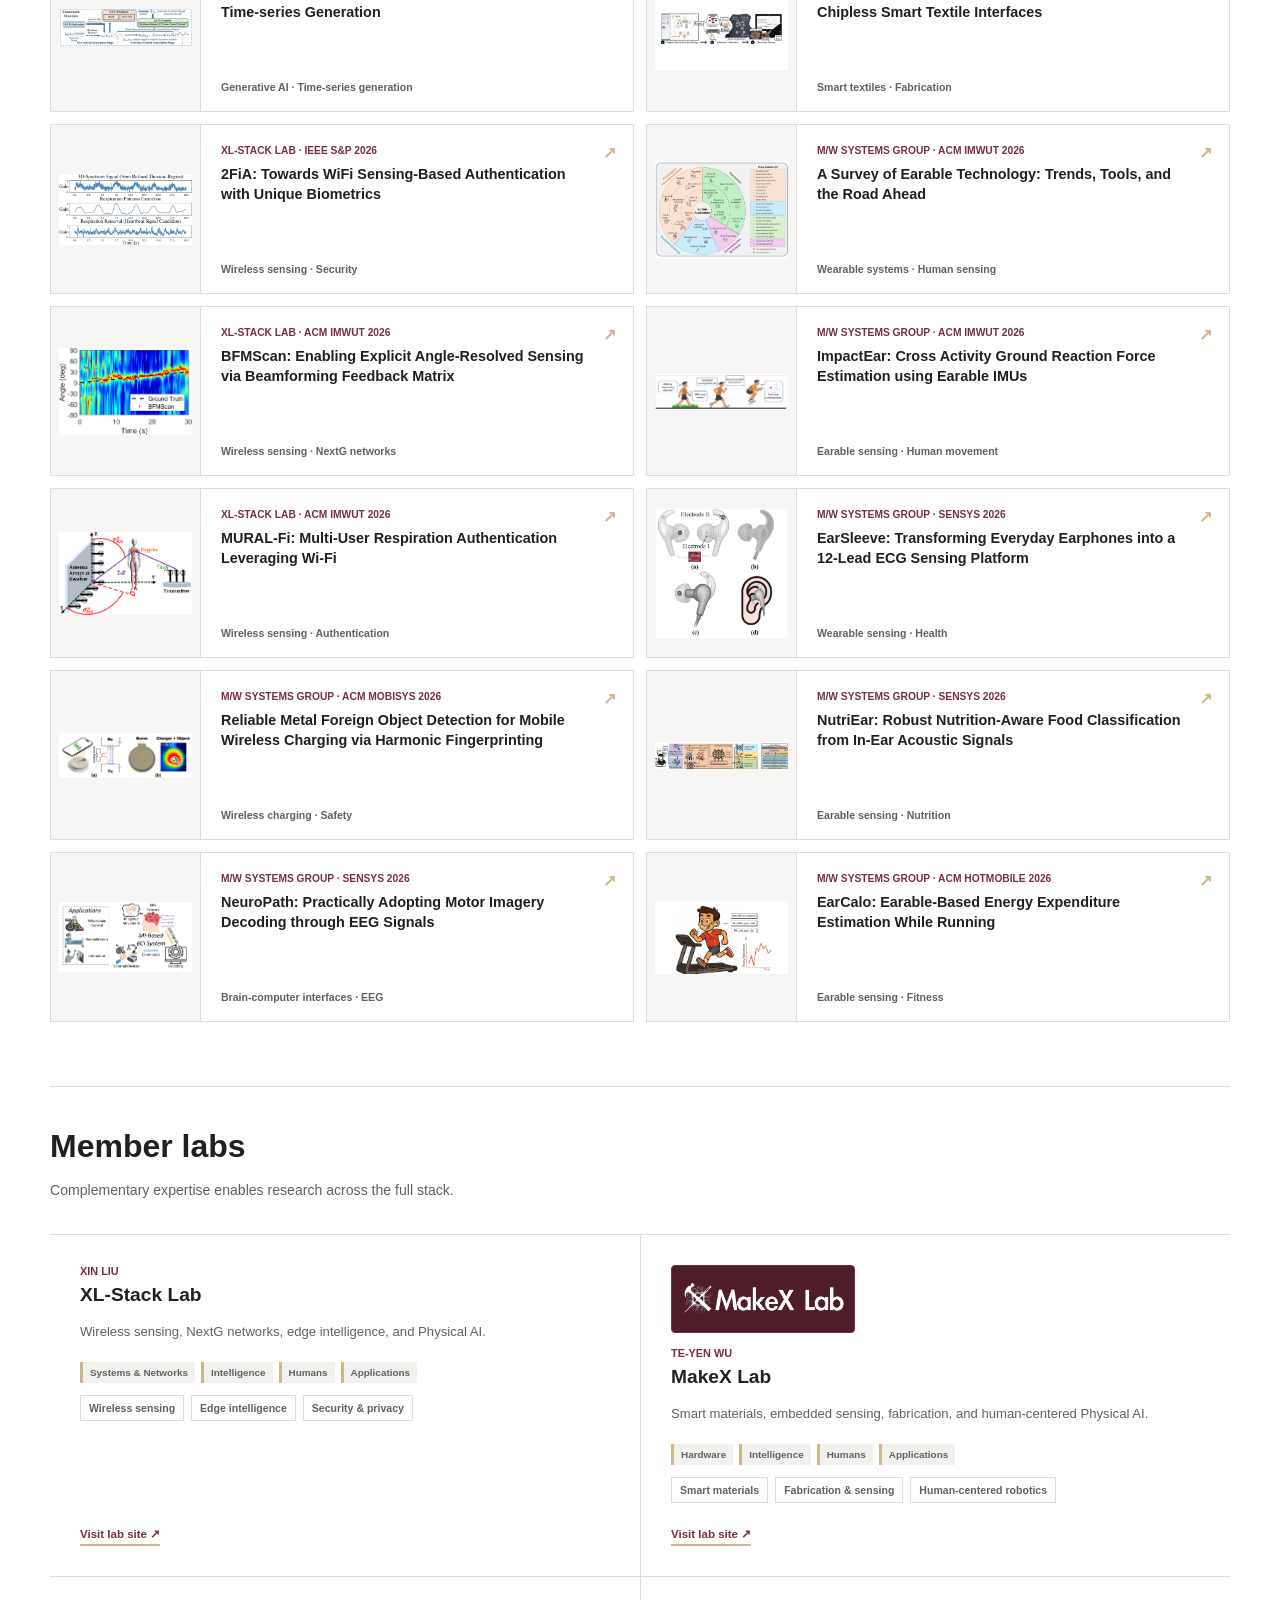
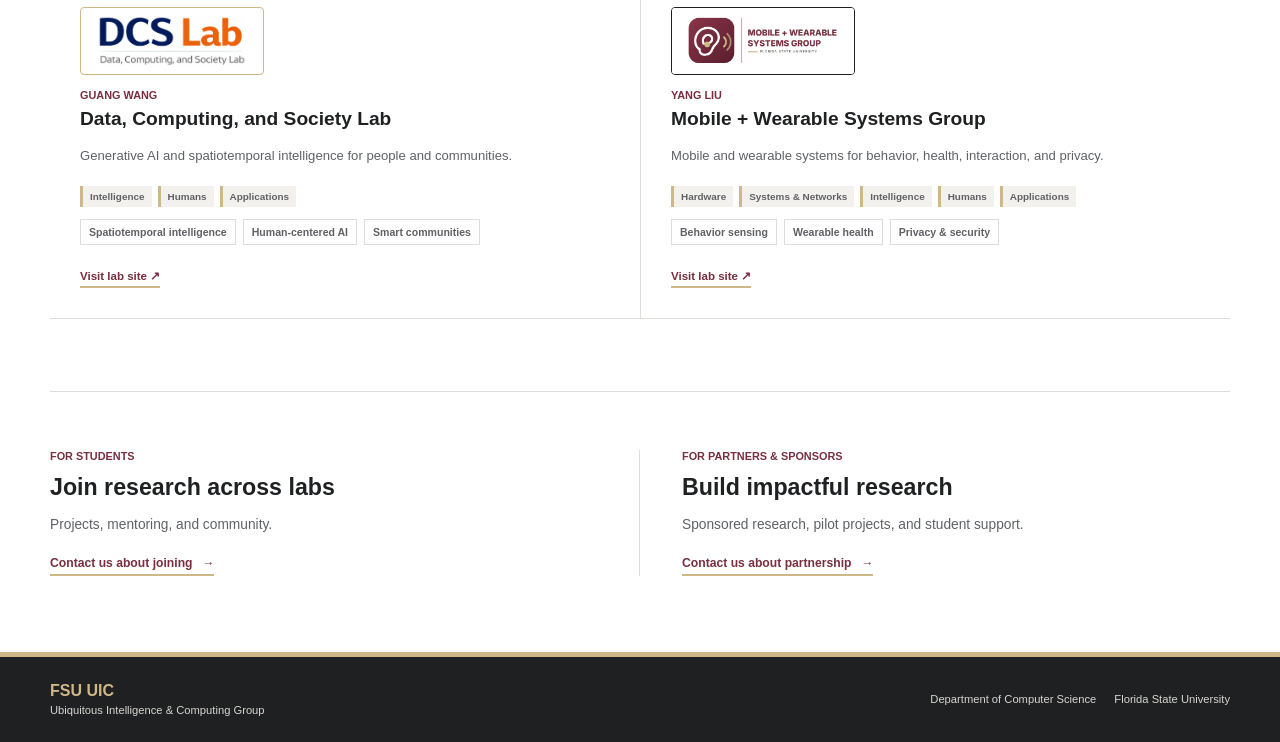
==== commit fce137d6: "Merge pull request #5 from FSU-UIC/update-e4gen-paper Update DCS publication to E4GEN (NeurIPS 2026)" ====
--- a/index.html
+++ b/index.html
@@ -175,7 +175,7 @@
         </div>
 
         <div class="publication-filter">
-          <p id="publication-filter-status" aria-live="polite">Showing all 10 publications.</p>
+          <p id="publication-filter-status" aria-live="polite">Showing all 14 publications.</p>
           <button class="publication-reset" type="button" data-filter-reset hidden>
             Show all publications
           </button>
@@ -317,6 +317,62 @@
                 <span>M/W Systems Group &middot; SenSys 2026</span>
                 <strong>EarSleeve: Transforming Everyday Earphones into a 12-Lead ECG Sensing Platform</strong>
                 <small>Wearable sensing &middot; Health</small>
+              </span>
+              <span class="publication-arrow" aria-hidden="true">&#8599;</span>
+            </a>
+          </article>
+
+          <article class="publication-item" data-layers="hardware systems intelligence applications" data-topics="sensors embedded-devices wireless-networks internet-of-things machine-learning privacy-security">
+            <a href="https://doi.org/10.1145/3745756.3809222">
+              <span class="publication-visual" aria-hidden="true">
+                <img src="assets/publications/harmonic-fingerprinting.png" alt="" width="1120" height="374" />
+              </span>
+              <span class="publication-copy">
+                <span>M/W Systems Group &middot; ACM MobiSys 2026</span>
+                <strong>Reliable Metal Foreign Object Detection for Mobile Wireless Charging via Harmonic Fingerprinting</strong>
+                <small>Wireless charging &middot; Safety</small>
+              </span>
+              <span class="publication-arrow" aria-hidden="true">&#8599;</span>
+            </a>
+          </article>
+
+          <article class="publication-item" data-layers="hardware intelligence humans applications" data-topics="sensors embedded-devices machine-learning data-analytics behavior-sensing health">
+            <a href="https://doi.org/10.1145/3774906.3802763">
+              <span class="publication-visual" aria-hidden="true">
+                <img src="assets/publications/nutriear.png" alt="" width="745" height="155" />
+              </span>
+              <span class="publication-copy">
+                <span>M/W Systems Group &middot; SenSys 2026</span>
+                <strong>NutriEar: Robust Nutrition-Aware Food Classification from In-Ear Acoustic Signals</strong>
+                <small>Earable sensing &middot; Nutrition</small>
+              </span>
+              <span class="publication-arrow" aria-hidden="true">&#8599;</span>
+            </a>
+          </article>
+
+          <article class="publication-item" data-layers="hardware intelligence humans applications" data-topics="sensors embedded-devices machine-learning data-analytics hci health">
+            <a href="https://doi.org/10.1145/3774906.3802770">
+              <span class="publication-visual" aria-hidden="true">
+                <img src="assets/publications/neuropath.png" alt="" width="303" height="160" />
+              </span>
+              <span class="publication-copy">
+                <span>M/W Systems Group &middot; SenSys 2026</span>
+                <strong>NeuroPath: Practically Adopting Motor Imagery Decoding through EEG Signals</strong>
+                <small>Brain-computer interfaces &middot; EEG</small>
+              </span>
+              <span class="publication-arrow" aria-hidden="true">&#8599;</span>
+            </a>
+          </article>
+
+          <article class="publication-item" data-layers="hardware intelligence humans applications" data-topics="sensors embedded-devices machine-learning data-analytics behavior-sensing health">
+            <a href="https://doi.org/10.1145/3789514.3792046">
+              <span class="publication-visual" aria-hidden="true">
+                <img src="assets/publications/earcalo.png" alt="" width="355" height="195" />
+              </span>
+              <span class="publication-copy">
+                <span>M/W Systems Group &middot; ACM HotMobile 2026</span>
+                <strong>EarCalo: Earable-Based Energy Expenditure Estimation While Running</strong>
+                <small>Earable sensing &middot; Fitness</small>
               </span>
               <span class="publication-arrow" aria-hidden="true">&#8599;</span>
             </a>
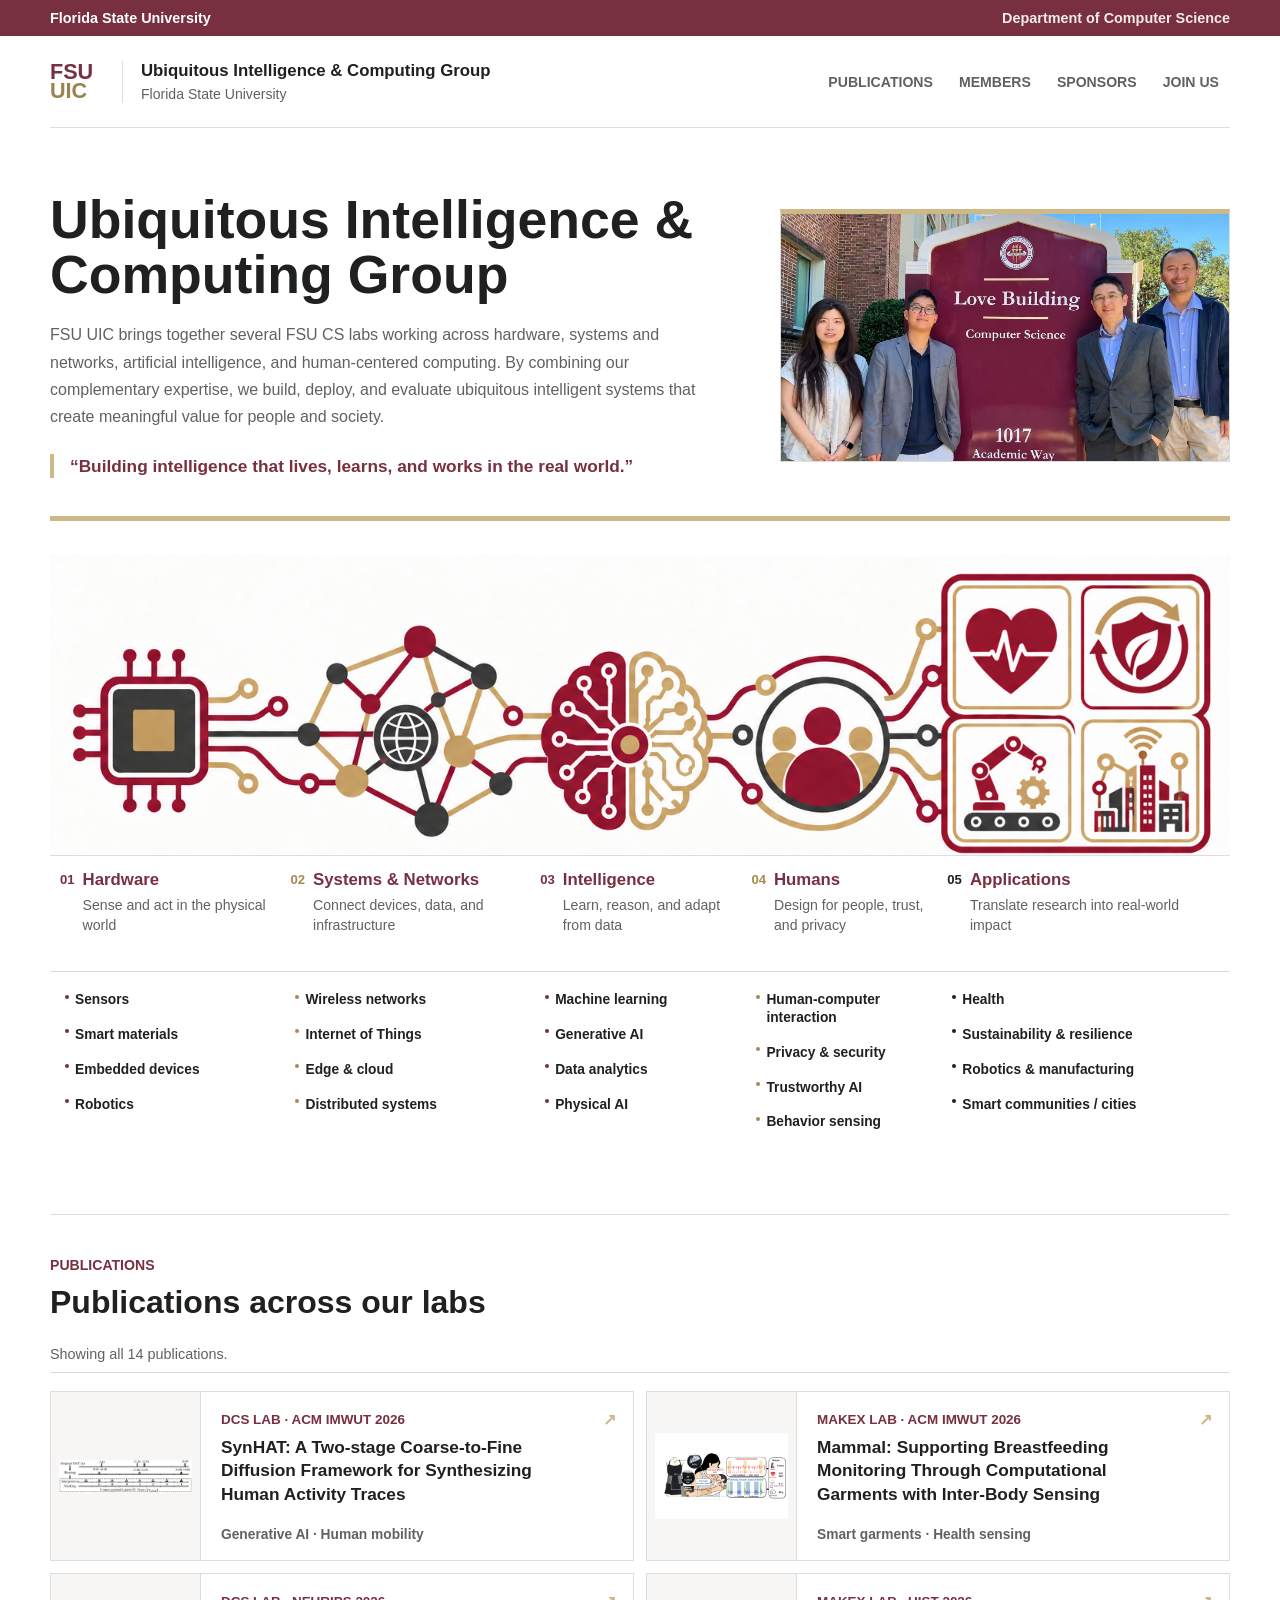
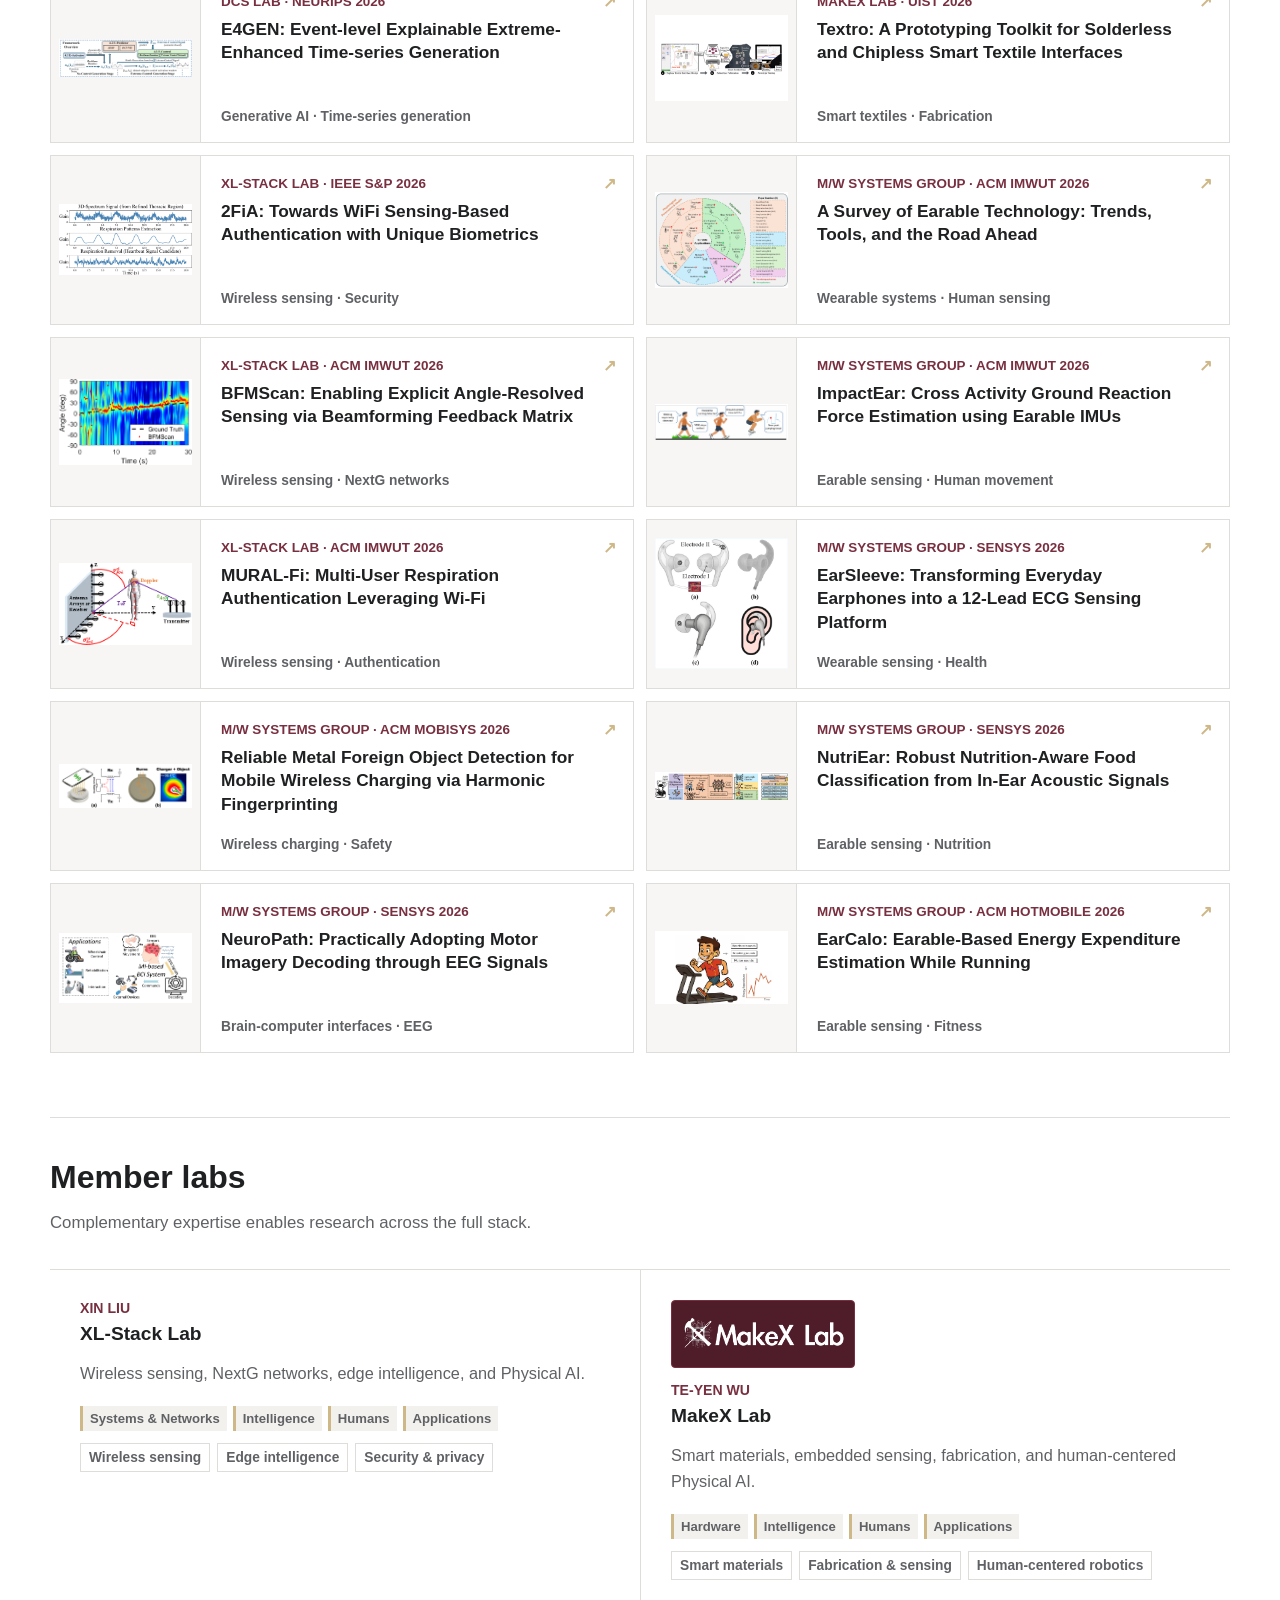
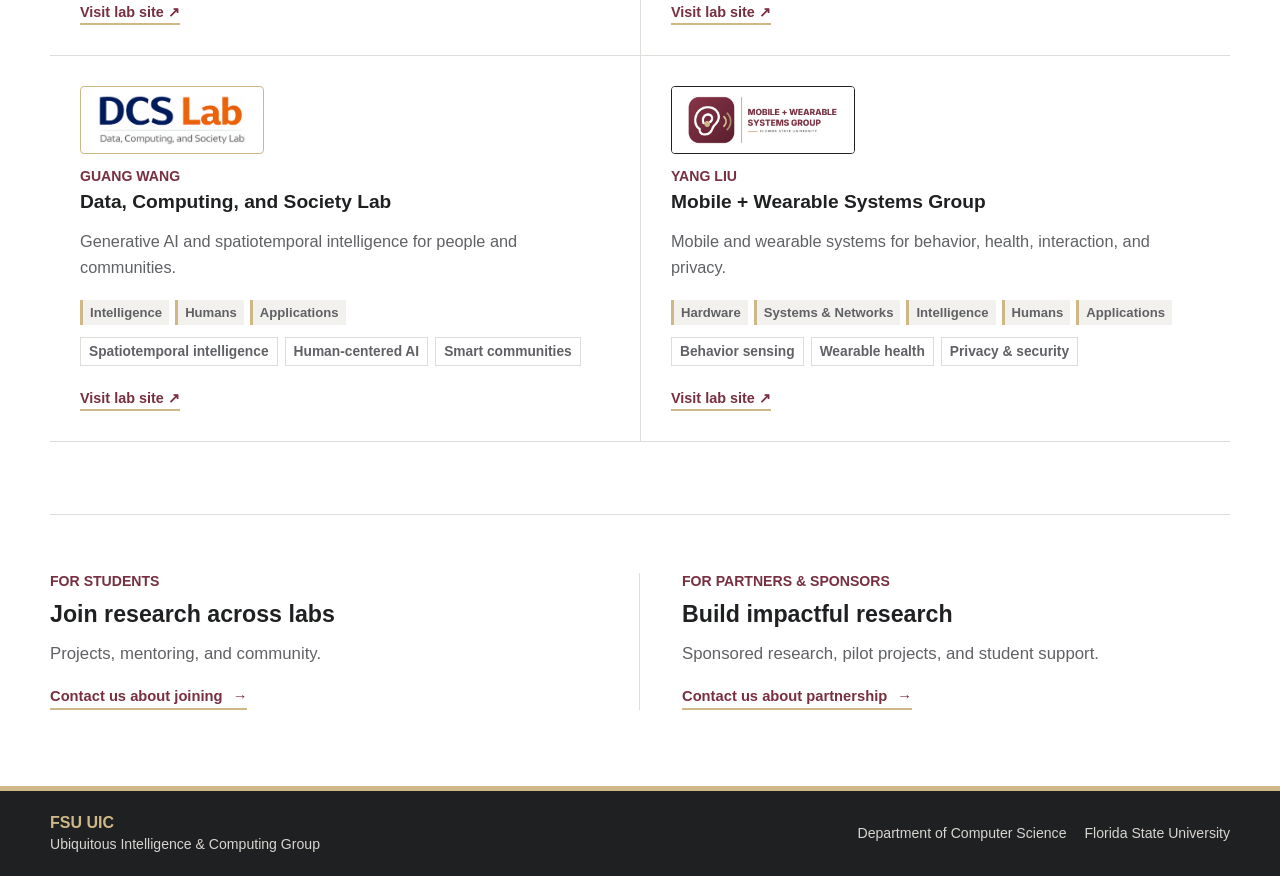
==== commit 68fde9c0: "Add FSU UIC group photo" ====
--- a/index.html
+++ b/index.html
@@ -53,14 +53,13 @@
             &ldquo;Building intelligence that lives, learns, and works in the real world.&rdquo;
           </blockquote>
         </div>
-        <figure class="group-image-placeholder" role="img" aria-label="Placeholder for an FSU UIC group photo">
-          <svg aria-hidden="true" viewBox="0 0 24 24">
-            <path d="M16 21v-2a4 4 0 0 0-4-4H6a4 4 0 0 0-4 4v2" />
-            <circle cx="9" cy="7" r="4" />
-            <path d="M22 21v-2a4 4 0 0 0-3-3.9" />
-            <path d="M16 3.1a4 4 0 0 1 0 7.8" />
-          </svg>
-          <figcaption>Group photo</figcaption>
+        <figure class="group-image">
+          <img
+            src="assets/fsu-uic-group-love-building.jpg"
+            alt="Members of the FSU Ubiquitous Intelligence and Computing Group outside the Love Building"
+            width="1672"
+            height="941"
+          />
         </figure>
       </section>
 
--- a/styles.css
+++ b/styles.css
@@ -64,7 +64,7 @@
   background: var(--garnet);
   padding: 0 max(20px, calc((100% - 1180px) / 2));
   color: var(--white);
-  font-size: 0.72rem;
+  font-size: 0.9rem;
   font-weight: 700;
 }
 
@@ -116,13 +116,13 @@
 
 .site-identity p {
   margin: 0 0 4px;
-  font-size: 0.93rem;
+  font-size: 1.05rem;
   font-weight: 750;
 }
 
 .site-identity span {
   color: var(--muted);
-  font-size: 0.68rem;
+  font-size: 0.88rem;
 }
 
 .site-nav {
@@ -136,7 +136,7 @@
   border-bottom: 3px solid transparent;
   padding: 12px 11px 9px;
   color: var(--muted);
-  font-size: 0.7rem;
+  font-size: 0.88rem;
   font-weight: 800;
   text-transform: uppercase;
 }
@@ -170,7 +170,7 @@
 .opportunities article > p {
   margin: 0 0 12px;
   color: var(--garnet);
-  font-size: 0.68rem;
+  font-size: 0.88rem;
   font-weight: 800;
   text-transform: uppercase;
 }
@@ -202,35 +202,21 @@
   line-height: 1.4;
 }
 
-.group-image-placeholder {
-  aspect-ratio: 4 / 3;
+.group-image {
+  aspect-ratio: 1672 / 941;
   min-width: 0;
-  display: grid;
-  place-items: center;
-  align-content: center;
-  gap: 14px;
+  overflow: hidden;
   margin: 0;
-  border: 1px dashed #aaa49a;
+  border: 1px solid var(--line);
   border-top: 5px solid var(--gold);
   background: var(--surface);
-  color: var(--garnet);
-}
-
-.group-image-placeholder svg {
-  width: 58px;
-  height: 58px;
-  fill: none;
-  stroke: currentColor;
-  stroke-width: 1.5;
-  stroke-linecap: round;
-  stroke-linejoin: round;
-}
-
-.group-image-placeholder figcaption {
-  color: var(--muted);
-  font-size: 0.68rem;
-  font-weight: 800;
-  text-transform: uppercase;
+}
+
+.group-image img {
+  width: 100%;
+  height: 100%;
+  display: block;
+  object-fit: cover;
 }
 
 .research-architecture {
@@ -246,7 +232,7 @@
 }
 
 .architecture-stages {
-  min-width: 760px;
+  min-width: 1000px;
   display: flex;
   align-items: stretch;
 }
@@ -328,7 +314,7 @@
 }
 
 .stage-caption {
-  min-height: 96px;
+  min-height: 116px;
   display: grid;
   grid-template-columns: auto minmax(0, 1fr);
   grid-template-rows: auto 1fr;
@@ -342,30 +328,30 @@
   grid-row: 1 / span 2;
   margin-top: 2px;
   color: var(--stage-accent);
-  font-size: 0.62rem;
+  font-size: 0.82rem;
   font-weight: 800;
 }
 
 .stage-caption strong {
   color: var(--garnet);
-  font-size: 0.86rem;
+  font-size: 1.05rem;
   line-height: 1.2;
 }
 
 .stage-summary {
   margin-top: 6px;
   color: var(--muted);
-  font-size: 0.66rem;
+  font-size: 0.88rem;
   line-height: 1.4;
 }
 
 .stage-points {
-  min-height: 126px;
+  min-height: 164px;
   display: grid;
   align-content: start;
   gap: 3px;
   border-top: 1px solid var(--line);
-  padding: 10px;
+  padding: 12px 10px;
   transition: background-color 180ms ease, opacity 180ms ease;
 }
 
@@ -376,11 +362,11 @@
   border: 0;
   border-radius: 3px;
   background: transparent;
-  padding: 5px 5px 5px 14px;
+  padding: 7px 5px 7px 15px;
   color: var(--ink);
   cursor: pointer;
   font: inherit;
-  font-size: 0.62rem;
+  font-size: 0.86rem;
   font-weight: 700;
   line-height: 1.3;
   text-align: left;
@@ -454,7 +440,7 @@
   max-width: 720px;
   margin: 0;
   color: var(--muted);
-  font-size: 0.88rem;
+  font-size: 1.05rem;
   line-height: 1.65;
 }
 
@@ -466,7 +452,7 @@
   color: var(--garnet);
   cursor: pointer;
   font: inherit;
-  font-size: 0.72rem;
+  font-size: 0.9rem;
   font-weight: 800;
 }
 
@@ -571,7 +557,7 @@
 .lab-lead {
   margin: 0 0 8px;
   color: var(--garnet);
-  font-size: 0.68rem;
+  font-size: 0.88rem;
   font-weight: 800;
   text-transform: uppercase;
 }
@@ -601,7 +587,7 @@
   max-width: 520px;
   margin: 0;
   color: var(--muted);
-  font-size: 0.82rem;
+  font-size: 1.02rem;
   line-height: 1.6;
 }
 
@@ -619,7 +605,7 @@
   background: #f3f1ed;
   padding: 5px 7px;
   color: var(--muted);
-  font-size: 0.62rem;
+  font-size: 0.82rem;
   font-weight: 800;
 }
 
@@ -643,7 +629,7 @@
   background: var(--white);
   padding: 6px 8px;
   color: var(--muted);
-  font-size: 0.66rem;
+  font-size: 0.86rem;
   font-weight: 700;
 }
 
@@ -653,7 +639,7 @@
   border-bottom: 2px solid var(--gold);
   padding-bottom: 3px;
   color: var(--garnet);
-  font-size: 0.72rem;
+  font-size: 0.9rem;
   font-weight: 800;
 }
 
@@ -698,7 +684,7 @@
 .publication-filter p {
   margin: 0;
   color: var(--muted);
-  font-size: 0.72rem;
+  font-size: 0.9rem;
 }
 
 .publication-reset {
@@ -710,7 +696,7 @@
   color: var(--garnet);
   cursor: pointer;
   font: inherit;
-  font-size: 0.72rem;
+  font-size: 0.9rem;
   font-weight: 800;
 }
 
@@ -779,13 +765,13 @@
 .publication-copy > span:first-child {
   margin-bottom: 9px;
   color: var(--garnet);
-  font-size: 0.64rem;
+  font-size: 0.84rem;
   font-weight: 800;
   text-transform: uppercase;
 }
 
 .publication-copy strong {
-  font-size: 0.9rem;
+  font-size: 1.08rem;
   line-height: 1.35;
 }
 
@@ -793,7 +779,7 @@
   margin-top: auto;
   padding-top: 14px;
   color: var(--muted);
-  font-size: 0.66rem;
+  font-size: 0.86rem;
   font-weight: 700;
 }
 
@@ -832,7 +818,7 @@
 
 .opportunities article > span {
   color: var(--muted);
-  font-size: 0.86rem;
+  font-size: 1.05rem;
   line-height: 1.6;
 }
 
@@ -843,7 +829,7 @@
   border-bottom: 2px solid var(--gold);
   padding-bottom: 4px;
   color: var(--garnet);
-  font-size: 0.76rem;
+  font-size: 0.92rem;
   font-weight: 800;
 }
 
@@ -892,7 +878,7 @@
 footer span,
 footer a {
   color: #d8d5d0;
-  font-size: 0.7rem;
+  font-size: 0.88rem;
 }
 
 footer a:hover,
@@ -940,8 +926,14 @@
   .site-nav {
     width: 100%;
     justify-content: flex-start;
+    overflow-x: auto;
     border-top: 1px solid var(--line);
     padding-top: 8px;
+  }
+
+  .site-nav a {
+    flex: 0 0 auto;
+    white-space: nowrap;
   }
 
   .intro {
@@ -950,8 +942,8 @@
     padding-top: 46px;
   }
 
-  .group-image-placeholder {
-    width: min(100%, 520px);
+  .group-image {
+    width: min(100%, 640px);
   }
 
   h1 {
@@ -959,7 +951,7 @@
   }
 
   .mission {
-    font-size: 0.92rem;
+    font-size: 1.05rem;
   }
 
   .research-architecture {
@@ -1051,11 +1043,10 @@
   }
 
   .site-identity p {
-    font-size: 0.8rem;
+    font-size: 1rem;
   }
 
   .site-nav a {
-    flex: 1 1 0;
     padding-right: 6px;
     padding-left: 6px;
     text-align: center;
@@ -1070,7 +1061,7 @@
   }
 
   .publication-copy strong {
-    font-size: 0.82rem;
+    font-size: 1.02rem;
   }
 
   .lab-mark {
